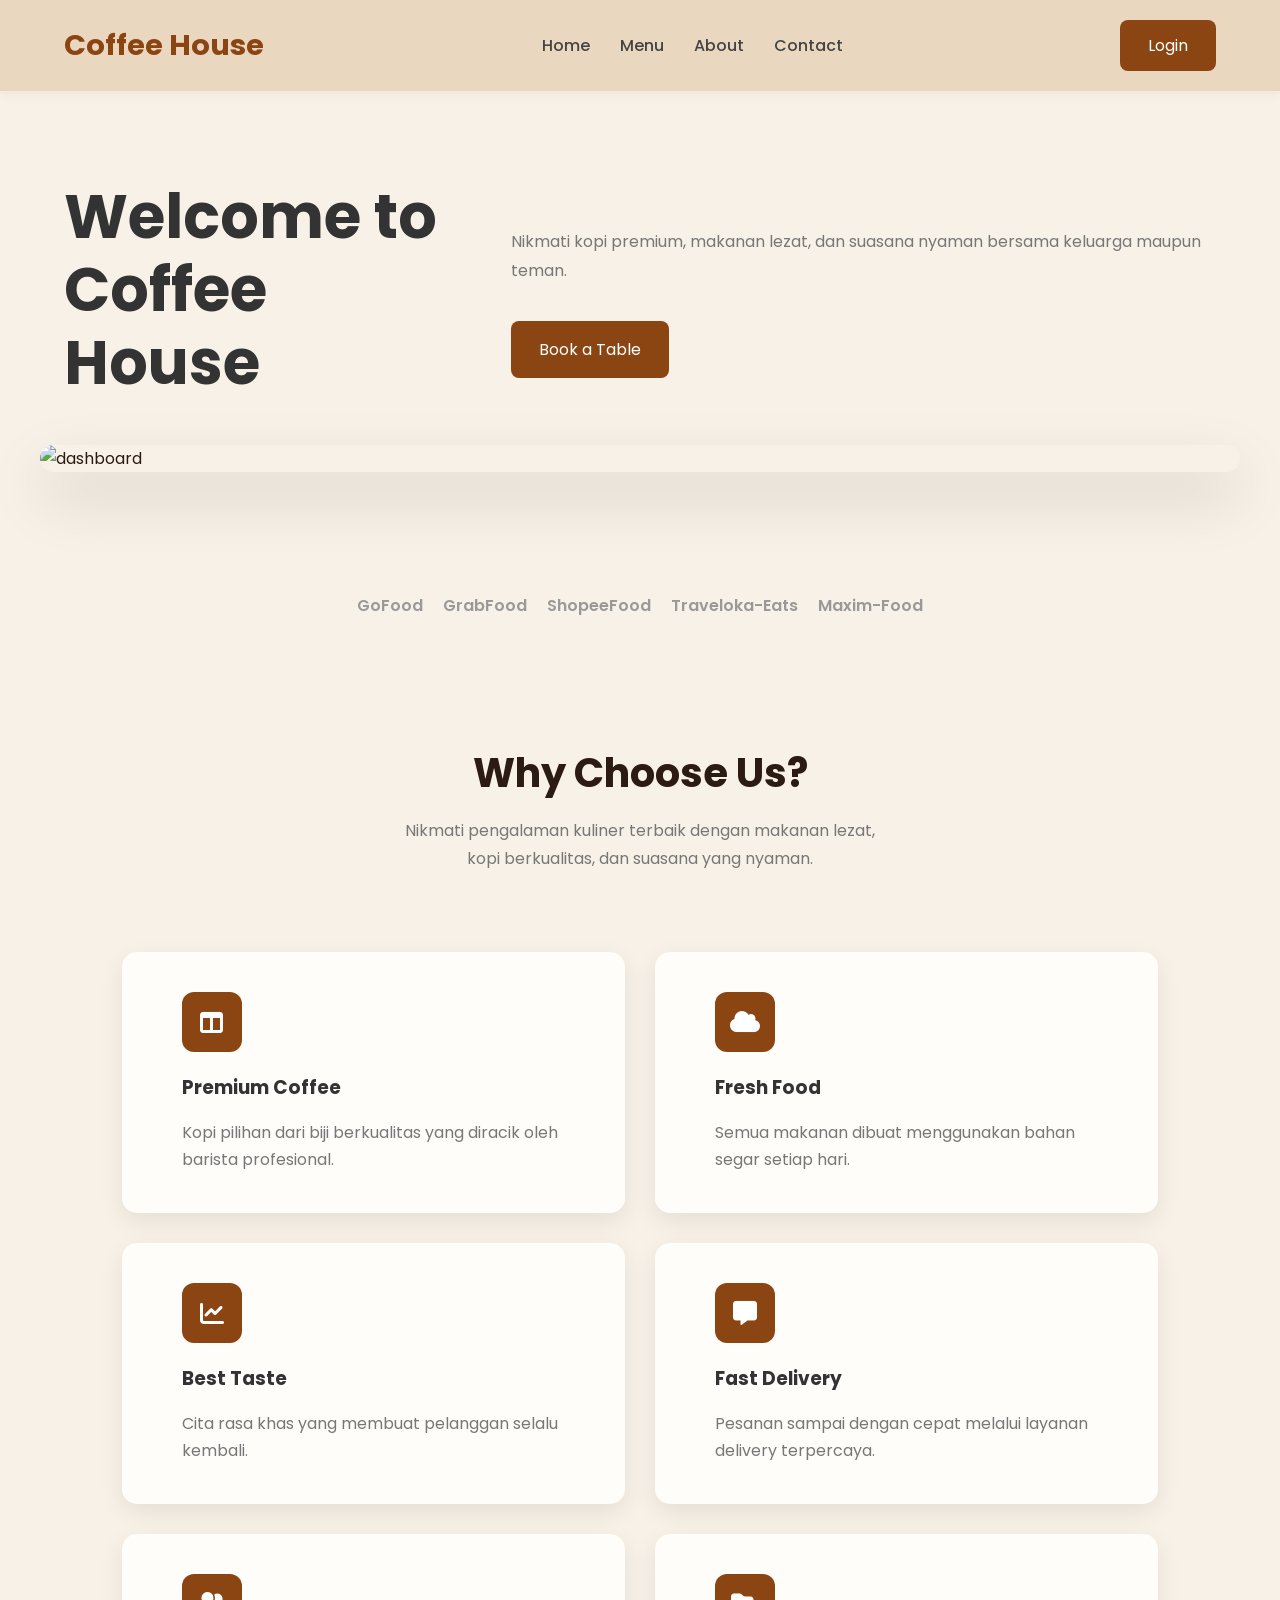
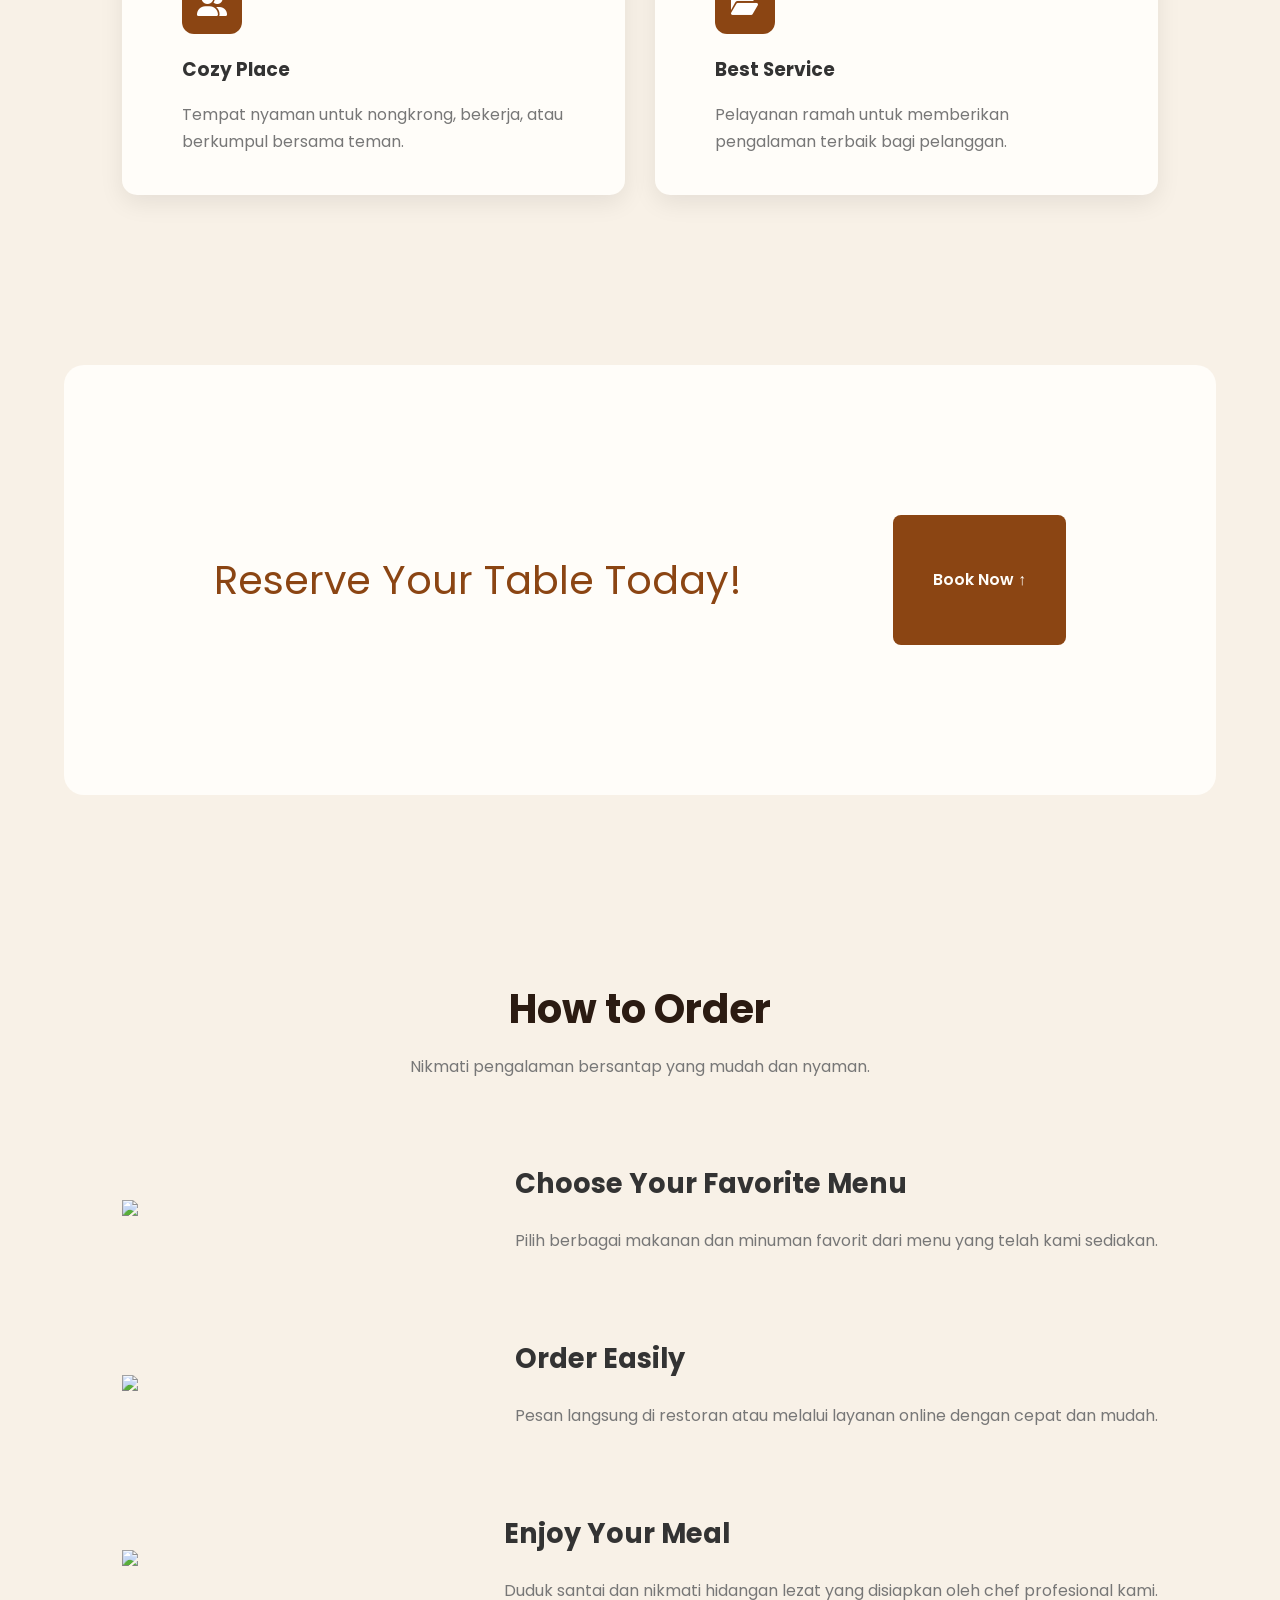
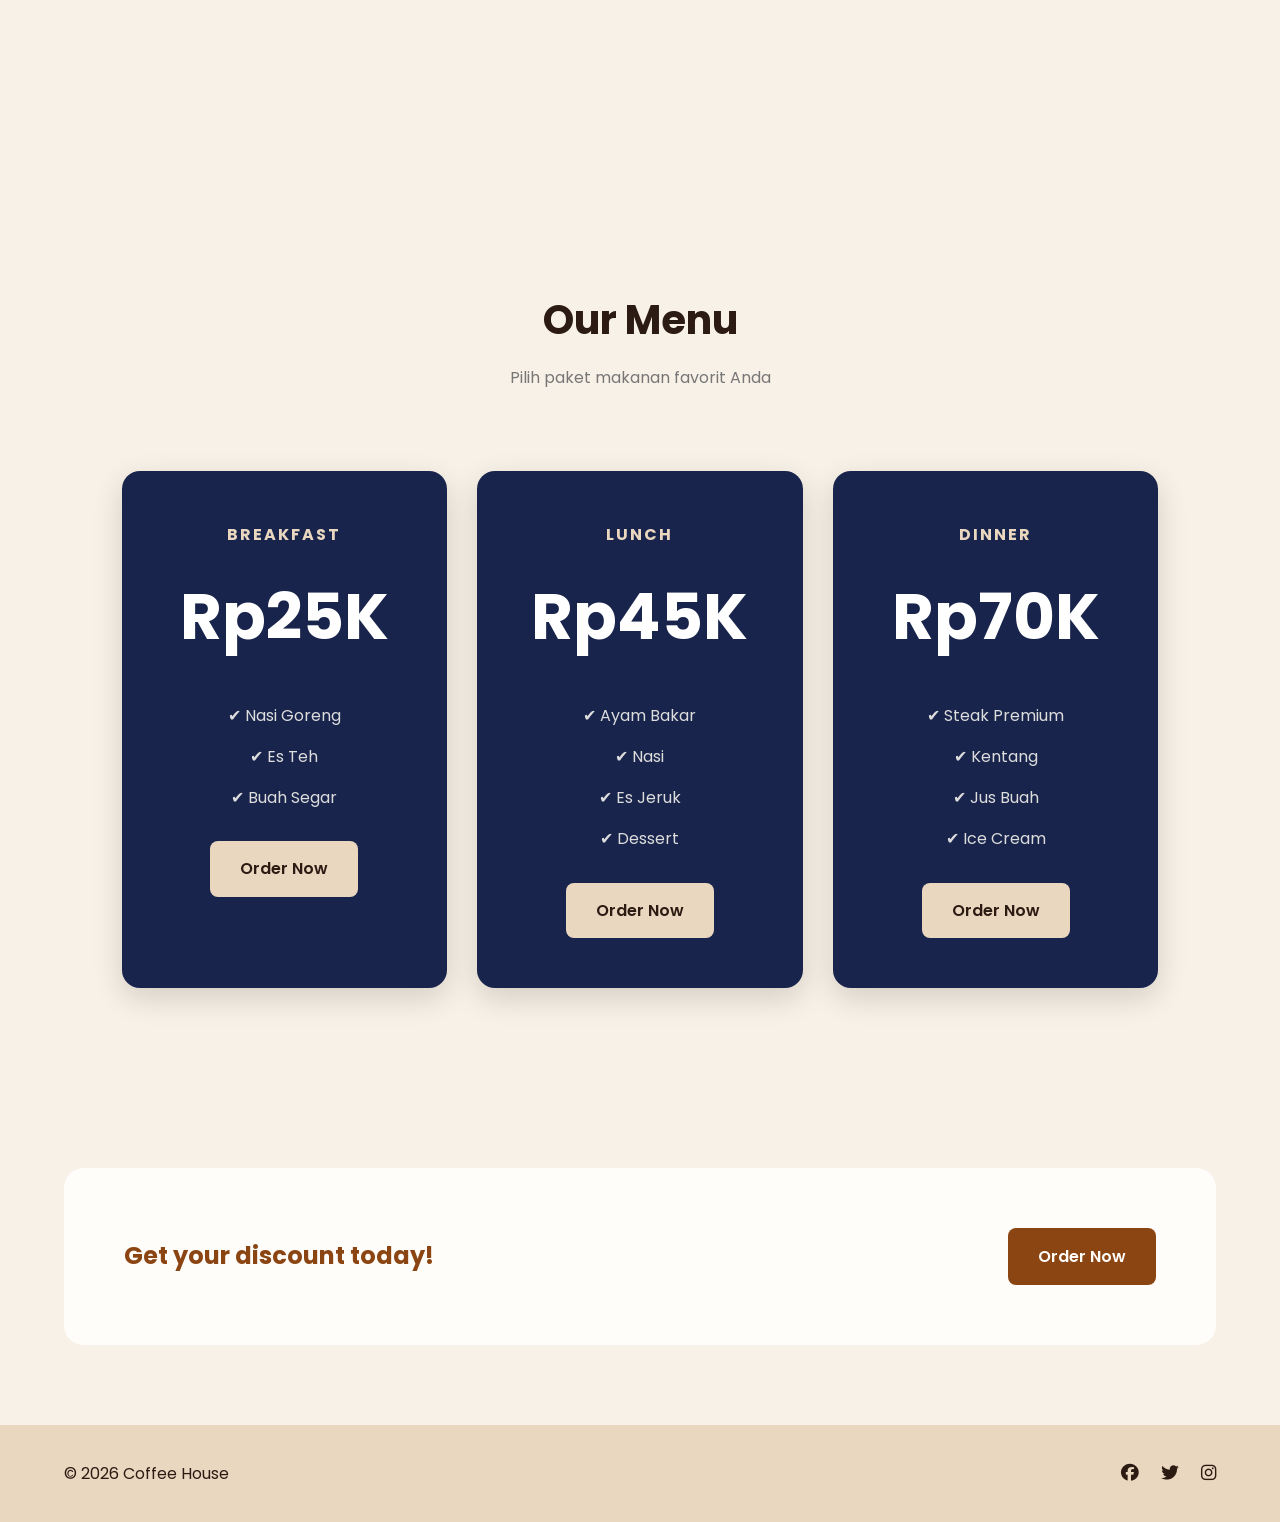
==== index.html @ fabc1e0b "fix[html]:change name html" ====
<!doctype html>
<html lang="en">
  <head>
    <meta charset="UTF-8" />
    <meta name="viewport" content="width=device-width, initial-scale=1.0" />
    <title>Startup Landing Page</title>

    <link rel="stylesheet" href="landing_page.css" />

    <!-- Google Font -->
    <link
      href="https://fonts.googleapis.com/css2?family=Poppins:wght@300;400;500;600;700&display=swap"
      rel="stylesheet"
    />

    <!-- Font Awesome -->
    <link
      rel="stylesheet"
      href="https://cdnjs.cloudflare.com/ajax/libs/font-awesome/6.5.2/css/all.min.css"
    />
  </head>

  <body>
    <!-- ================= NAVBAR ================= -->

    <header>
    <div class="container nav">

        <div class="logo">
            Coffee House
        </div>

        <nav>
            <a href="#">Home</a>
            <a href="#">Menu</a>
            <a href="#">About</a>
            <a href="#">Contact</a>
        </nav>

        <a href="../src_2/REGISTRASI_GPT.html" class="btn-login">Login</a>

       

    </div>
</header>

    <!-- ================= HERO ================= -->
    <main>
      <section class="hero">
        <div class="container hero-grid">
          <div>
            <h1>
               Welcome to <br>
                Coffee House
            </h1>
          </div>

          <div >
            <p class="tentang-text">
               Nikmati kopi premium, makanan lezat, dan suasana nyaman
                bersama keluarga maupun teman.
            </p>
            
            <a href="#" class="btn-primary">   Book a Table </a>
            
          </div>
        </div>

         <div class="hero-image">
            <img
              src="https://i.pinimg.com/736x/51/cd/96/51cd96355f3d86a975d65438a9f6dc0a.jpg"
              alt="dashboard"
            />
          </div>
      </section>

      

      <!-- ================= CLIENT ================= -->

      <section class="clients">
        <div class="container client-grid">
          <span>GoFood</span>
          <span>GrabFood</span>
          <span>ShopeeFood</span>
          <span>Traveloka-Eats</span>
          <span>Maxim-Food</span>
        </div> 
      </section>

      <!-- ================= FEATURES ================= -->

      <section class="features">
        <div class="container">
          <div class="title">
            <h2>Why Choose Us?</h2>

            <p>Nikmati pengalaman kuliner terbaik dengan makanan lezat,<br>
                kopi berkualitas, dan suasana yang nyaman.</p>
          </div>

          <div class="feature-grid">
            <div class="card">
              <i class="fa-solid fa-table-columns"></i>

              <h3>Premium Coffee</h3>

              <p> Kopi pilihan dari biji berkualitas yang diracik
                    oleh barista profesional.</p>
            </div>

            <div class="card">
              <i class="fa-solid fa-cloud"></i>

              <h3>Fresh Food</h3>

              <p> Semua makanan dibuat menggunakan bahan segar
                    setiap hari.</p>
            </div>

            <div class="card">
              <i class="fa-solid fa-chart-line"></i>

              <h3>Best Taste</h3>

              <p> Cita rasa khas yang membuat pelanggan selalu kembali.</p>
            </div>

            <div class="card">
              <i class="fa-solid fa-message"></i>

              <h3>Fast Delivery</h3>

              <p> Pesanan sampai dengan cepat melalui layanan
                    delivery terpercaya.</p>
            </div>

            <div class="card">
              <i class="fa-solid fa-user-group"></i>

              <h3>Cozy Place</h3>

              <p> Tempat nyaman untuk nongkrong, bekerja,
                    atau berkumpul bersama teman.</p>
            </div>

            <div class="card">
              <i class="fa-solid fa-folder-open"></i>

              <h3>Best Service</h3>

              <p>Pelayanan ramah untuk memberikan pengalaman
                    terbaik bagi pelanggan.</p>
            </div>
          </div>
        </div>
      </section>

      <!-- ================= CTA ================= -->

      <section class="cta">
        <div class="container">
          <div class="cta-box">
            
            <h2>Reserve Your Table Today!</h2>

            <a href="#"> Book Now ↑</a>
          </div>
        </div>
      </section>

      <!-- ================= HOW IT WORKS ================= -->

      <section class="works">
        <div class="container">
          <div class="title">
            <h2>How to Order</h2>
            <p >Nikmati pengalaman bersantap yang mudah dan nyaman.</p>
          </div>

          <div class="work">
            <img src="https://static.vecteezy.com/system/resources/thumbnails/023/438/448/small/espresso-coffee-cutout-free-png.png" />

            <div>
              <h3>Choose Your Favorite Menu</h3>

              <p> Pilih berbagai makanan dan minuman favorit
                    dari menu yang telah kami sediakan.</p>
            </div>
          </div>

          <div class="work reverse">
            <img src="https://static.vecteezy.com/system/resources/thumbnails/041/643/200/small/ai-generated-a-cup-of-coffee-and-a-piece-of-coffee-bean-perfect-for-food-and-beverage-related-designs-or-promoting-cozy-moments-png.png" />
            

            <div class="work2">
              <h3 >Order Easily</h3>

              <p>Pesan langsung di restoran atau melalui
                    layanan online dengan cepat dan mudah.</p>
            </div>
            
          </div>

          <div class="work">
            <img src="https://static.vecteezy.com/system/resources/thumbnails/023/742/327/small/latte-coffee-isolated-illustration-ai-generative-free-png.png" />

            <div>
              <h3>Enjoy Your Meal</h3>

              <p> Duduk santai dan nikmati hidangan lezat
                    yang disiapkan oleh chef profesional kami.</p>
            </div>
          </div>
        </div>
      </section>

      <!-- ================= PRICING ================= -->

      <section class="pricing">

    <div class="container">

        <div class="title">
            <h2>Our Menu</h2>
            <p>Pilih paket makanan favorit Anda</p>
        </div>

        <div class="price-grid">

            <!-- Menu 1 -->
            <div class="price-card">

                <h4>BREAKFAST</h4>
                <h2>Rp25K</h2>

                <ul>
                    <li>✔ Nasi Goreng</li>
                    <li>✔ Es Teh</li>
                    <li>✔ Buah Segar</li>
                </ul>

                <a href="#">Order Now</a>

            </div>

            <!-- Menu 2 -->
            <div class="price-card">

                <h4>LUNCH</h4>
                <h2>Rp45K</h2>

                <ul>
                    <li>✔ Ayam Bakar</li>
                    <li>✔ Nasi</li>
                    <li>✔ Es Jeruk</li>
                    <li>✔ Dessert</li>
                </ul>

                <a href="#">Order Now</a>

            </div>

            <!-- Menu 3 -->
            <div class="price-card">

                <h4>DINNER</h4>
                <h2>Rp70K</h2>

                <ul>
                    <li>✔ Steak Premium</li>
                    <li>✔ Kentang</li>
                    <li>✔ Jus Buah</li>
                    <li>✔ Ice Cream</li>
                </ul>

                <a href="#">Order Now</a>

            </div>

        </div>

    </div>

</section>

      <!-- ================= FOOTER CTA ================= -->

      <section class="bottom-cta">
        <div class="container">
          <div class="cta-box1">
            <h2>Get your discount today!</h2><br>
            <a href="#">Order Now</a>
          </div>
        </div>
      </section>
    </main>
    <!-- ================= FOOTER ================= -->

    <footer>
      <div class="container footer">
        <p>© 2026 Coffee House</p>

        <div>
          <i class="fab fa-facebook"></i>
          <i class="fab fa-twitter"></i>
          <i class="fab fa-instagram"></i>
        </div>
      </div>
    </footer>
    
  </body>
</html>
---- landing_page.css ----
*{
    margin:0;
    padding:0;
    box-sizing:border-box;
    scroll-behavior: smooth;
}

body{
    font-family:'Poppins',sans-serif;
    background:#F8F1E7;
    color:#2B1B12;
    line-height:1.7;
}

img{
    max-width:100%;
    display:block;
}

a{
    text-decoration:none;
}

ul{
    list-style:none;
}

.container{
    width:90%;
    max-width:1200px;
    margin:auto;
}

/* ==========================
           HEADER 
========================== */

header {
    background: #EAD7C0;
    padding: 20px 0;
    position: sticky;
    top: 0;
    z-index: 100;
    box-shadow: 0 3px 12px rgba(0,0,0,.05);
}

.nav {
    width: 90%;
    max-width: 1200px;
    margin: auto;

    display: flex;
    justify-content: space-between;
    align-items: center;
}

.logo {
    font-size: 1.8rem;
    font-weight: 700;
    color: #8B4513;
}


nav {
    display: none;
    gap: 30px;
}

nav a {
    text-decoration: none;
    color: #444;
    font-weight: 500;
    transition: .3s;
}

nav a:hover {
    color: #5C2E0B;
}

.btn-login {
    text-decoration: none;
    background: #8B4513;
    color: #fff;
    padding: 12px 28px;
    border-radius: 8px;
    transition: .3s;
    
}

.btn-login:hover {
    background: #5C2E0B;
}

/* ==========================
            HERO 
========================== */

.hero {
    padding: 50px 0;
    text-align: center;
}

.hero-grid {
    width: 90%;
    max-width: 1200px;
    margin: auto;

    display: flex;
    flex-direction: column;
    justify-content: space-between;
    align-items: center;
    gap: 40px;
}


.hero h1 {
    font-size: 1.8rem;
    line-height: 1.2;
    margin-bottom: 25px;
    color: #333;
}

.hero p {
    color: #777;
    margin-bottom: 35px;
    line-height: 1.8rem;
}

.btn-primary {
    display: inline-block;
    background: #8B4513;
    color: #fff;
    text-decoration: none;
    padding: 15px 28px;
    border-radius: 8px;
    transition: .3s ease;
}

.btn-primary:hover {
    transform: translateY(-3px);
    box-shadow: 0 10px 25px rgba(139, 69, 19, .35);
}

.hero-image {
    flex: 1;
    display: flex;
    justify-content: center;
    padding-top: 20px;
}

.hero-image img {
    width: 100%;
    max-width: 1000px;
    border-radius: 20px;
    box-shadow: 0 25px 60px rgba(0,0,0,.15);
}

/* ==========================
           CLIENT
========================== */

.clients{
    padding:30px 0;
}

.client-grid{
    display: flex;
    flex-wrap: wrap;
    justify-content: center;
    gap: 20px;
    text-align: center;
    color:#999;
    font-weight:600;
}

.client-grid span {
    color: #999;
    font-size: 1rem;
    font-weight: 600;
    transition: .3s ease;
    cursor: pointer;
}

.client-grid span:hover{
    color: #2B1B12;
    transform: scale(1.05);
}

/* ==========================
           TITLE 
========================== */

.title{
    margin-bottom:50px;
}

.title h2{
    font-size:1.7rem;
    margin-bottom:10px;
    text-align: center;
}

.title p{
    color:#777;
    text-align: center;
}

/* ==========================
         FEATURES 
========================== */

.features {
    padding: 50px 0;
    text-align: center;
}

.feature-grid {
    width: 90%;
    max-width: 1200px;
    margin: 30px auto 0;

    display: grid;
    grid-template-columns: 1fr;
    gap: 25px;
}

.card {
    width: 100%;

    background: #FFFDF9;
    padding: 30px;
    border-radius: 15px;
    text-align: left;

    box-shadow: 0 8px 25px rgba(0,0,0,.08);
    transition: .3s ease;
}

.card:hover {
    transform: translateY(-10px);
    box-shadow: 0 20px 40px rgba(0,0,0,.15);
}

.card i {
    width: 60px;
    height: 60px;
    background: #8B4513;
    color: #fff;

    display: flex;
    justify-content: center;
    align-items: center;

    border-radius: 12px;
    font-size: 1.5rem;
    margin-bottom: 20px;
}

.card h3 {
    margin-bottom: 15px;
    color: #333;
}

.card p {
    color: #777;
    line-height: 1.7;
}

/* ==========================
            CTA 
========================== */

.cta,
.bottom-cta{
    padding:50px 0;
}

.cta-box{
    background:#FFFDF9;
    color:#8B4513;
    border-radius:20px;
    padding:30px;
    margin:0 auto;
    display: flex;
    flex-direction: column;
    gap:25px;
    justify-content:space-between;
    align-items:center;
    text-align: center;
    line-height: normal;
}

.cta-box h2{
    font-size: 1.8rem;
    font-weight:400;
    line-height: 1.3;
}

.cta-box a{
    background:#8B4513;
    color:#FFFDF9;
    padding:15px 25px;
    border-radius:8px;
    font-weight:600;
}

.cta-box1{
    background:#FFFDF9;
    color:#8B4513;
    border-radius:20px;
    padding:30px;

    display: flex;
    flex-direction: column;
    gap: 20px;
    justify-content:space-between;
    align-items:center;
}

.cta-box1 a{
    background:#8B4513;
    color:#FFFDF9;
    padding:15px 30px;
    border-radius:8px;
    font-weight:600;
}

/* ==========================
        HOW IT WORKS 
========================== */

.works {
    padding: 60px 0;
}

.work {
    width: 90%;
    max-width: 1200px;
    margin: 0 auto 50px;

    display: flex;
    flex-direction: column;
    justify-content: space-between;
    align-items: center;
    gap: 30px;
    text-align: center;
}

.work .text {
    flex: 1;
}

.work h3 {
    font-size: 1.5rem;
    margin-bottom: 20px;
    color: #333;
}

.work p {
    color: #777;
    line-height: 1.8;
}

/* Gambar bekerja dipindah ke bawah teks di mobile jika ada varian .reverse */
.reverse img{
    order:0;
}

/* ==========================
          PRICING 
========================== */

.pricing {
    padding: 60px 0;
    text-align: center;
}

.price-grid {
    width: 90%;
    max-width: 1200px;
    margin: 30px auto 0;

    display: grid;
    grid-template-columns: 1fr;
    gap: 25px;
}

.price-card {
    background: #18244b;
    color: #fff;
    padding: 30px;
    border-radius: 18px;
    text-align: center;

    transition: .3s ease;
    box-shadow: 0 10px 30px rgba(0,0,0,.15);
}

.price-card:hover {
    transform: translateY(-10px);
    box-shadow: 0 20px 40px rgba(0,0,0,.25);
}

.price-card.active {
    transform: scale(1.05);
    background: #23356d;
}

.price-card.active:hover {
    transform: scale(1.05) translateY(-10px);
}

.price-card h4 {
    letter-spacing: 2px;
    margin-bottom: 15px;
    color: #EAD7C0;
}

.price-card h2 {
    font-size: 3rem;
    margin-bottom: 25px;
}

.price-card ul {
    list-style: none;
    padding: 0;
    margin: 30px 0;
}

.price-card li {
    margin: 14px 0;
    color: #ddd;
}

.price-card a {
    display: inline-block;
    text-decoration: none;
    background: #EAD7C0;
    color: #2B1B12;
    padding: 14px 30px;
    border-radius: 8px;
    font-weight: 600;
    transition: .3s;
}

.price-card a:hover {
    background: #d8c0a3;
}

/* ==========================
   FOOTER (mobile base)
========================== */

footer{
    background:#EAD7C0;
    color:#2B1B12;
    padding:35px 0;
}

.footer{
    display: flex;
    flex-direction: column;
    gap:20px;
    justify-content:center;
    align-items:center;
    text-align: center;
}

.footer i{
    margin-left:18px;
    font-size: 1.1rem;
    cursor:pointer;
}

/* ==========================
          TABLET 
========================== */

@media(min-width:600px){

    .hero h1{
        font-size:2.6rem;
    }

    .title h2{
        font-size:2.1rem;
    }

    .work h3{
        font-size:1.7rem;
    }

    .price-card h2{
        font-size:3.5rem;
    }

    .feature-grid{
        grid-template-columns: repeat(2, 1fr);
    }

    .card,
    .price-card,
    .cta-box{
        padding:40px;
    }

    .client-grid{
        word-spacing: 40px;
    }
}

/* ==========================
         DESKTOP
========================== */

@media(min-width:992px){

    nav{
        display:flex;
    }

    .hero{
        padding: 90px 0;
        text-align: left;
    }

    .hero-grid{
        flex-direction: row;
        gap: 60px;
    }

    .hero h1{
        font-size:3.8rem;
    }

    .hero-image img{
        width: 150vh;
        max-width: 1200px;
    }

    .title{
        margin-bottom:80px;
    }

    .title h2{
        font-size:2.5rem;
    }

    .features{
        padding: 90px 0;
    }

    .feature-grid{
        margin-top: 50px;
        gap: 30px;
    }

    .card{
        padding: 40px 60px;
    }

    .cta,
    .bottom-cta{
        padding:80px 0;
    }

    .cta-box{
        flex-direction: row;
        padding:150px;
        line-height: 80px;
    }

    .cta-box h2{
        font-size: 2.5rem;
        line-height: 70px;
    }

    .cta-box a{
        padding:25px 40px;
    }

    .cta-box1{
        flex-direction: row;
        padding:60px;
    }

    .works{
        padding: 100px 0;
    }

    .work{
        flex-direction: row;
        text-align: left;
        margin-bottom: 80px;
    }

    .pricing{
        padding: 100px 0;
    }

    .price-grid{
        margin-top: 50px;
        grid-template-columns: repeat(3, 1fr);
        gap: 30px;
    }

    .price-card{
        padding: 50px 35px;
    }

    .price-card h2{
        font-size: 4rem;
    }

    .footer{
        flex-direction: row;
        justify-content: space-between;
    }

    .client-grid{
        word-spacing: 80px;
    }
}
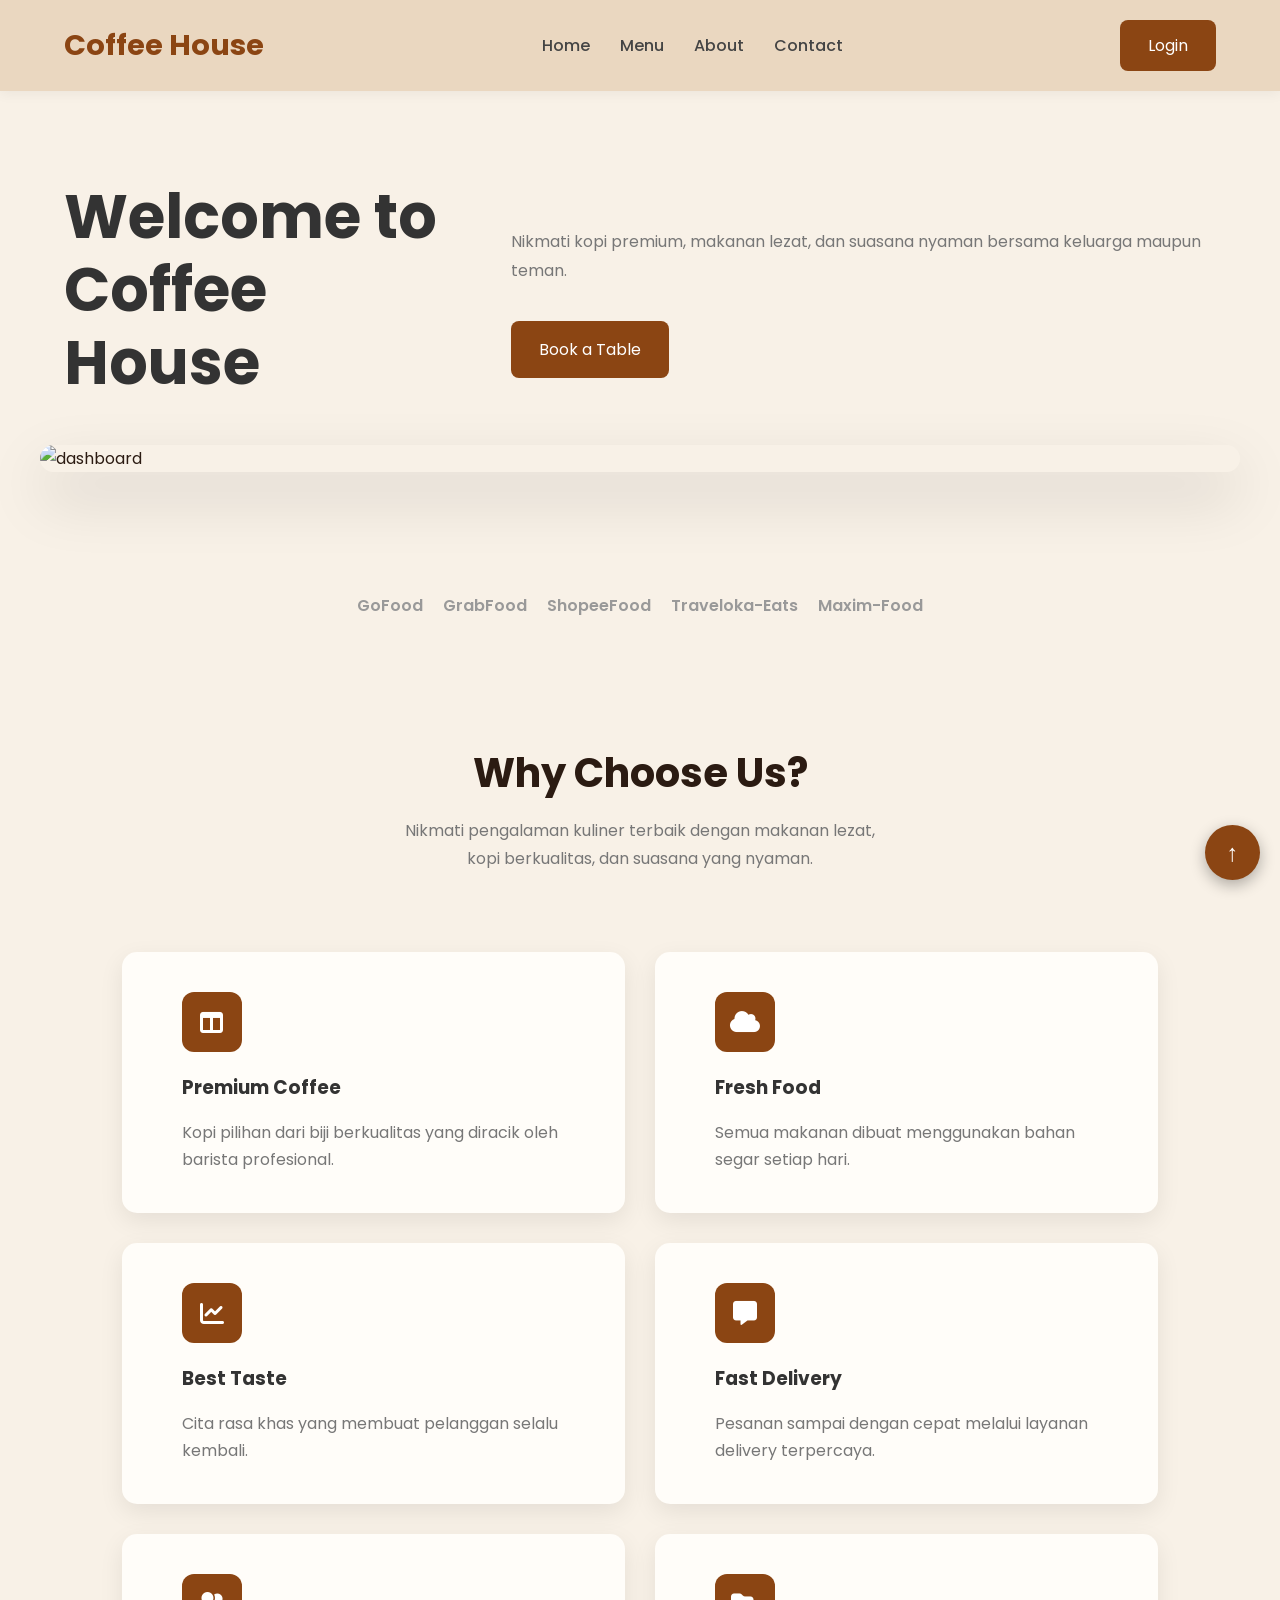
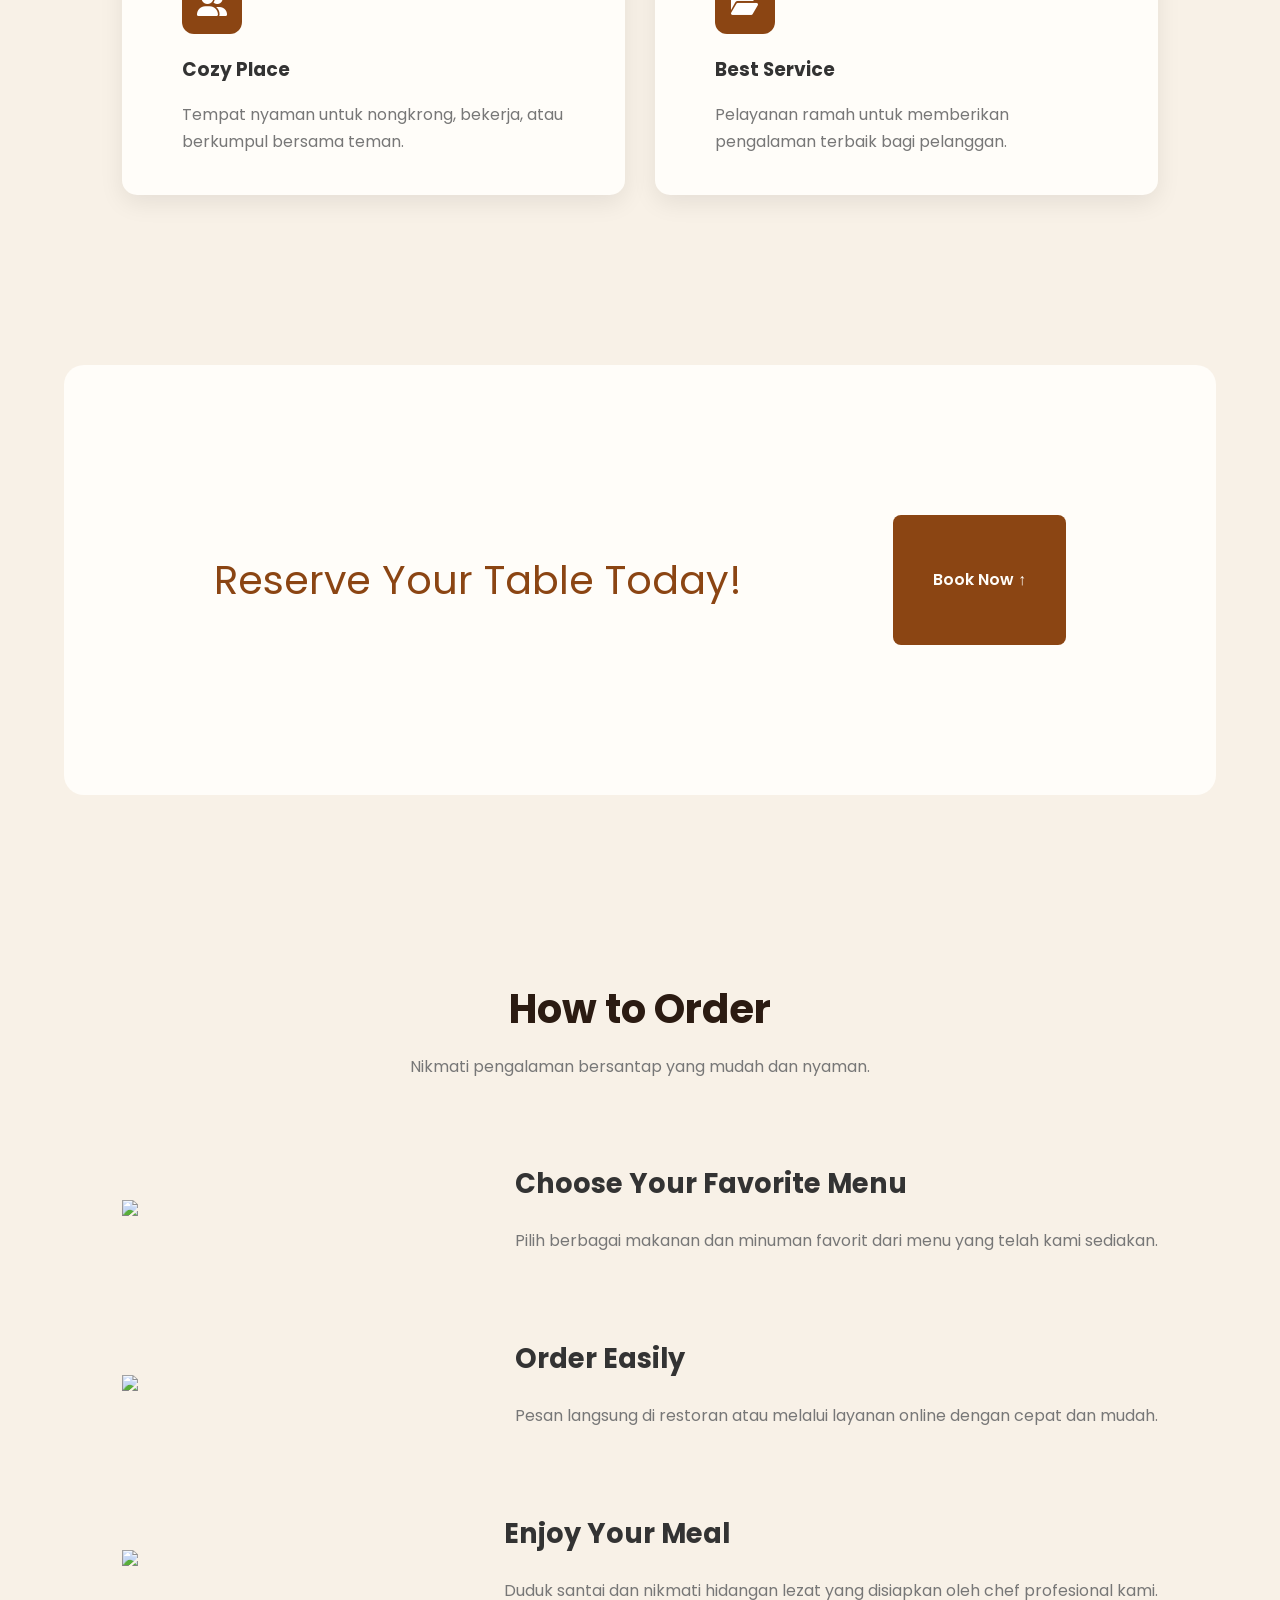
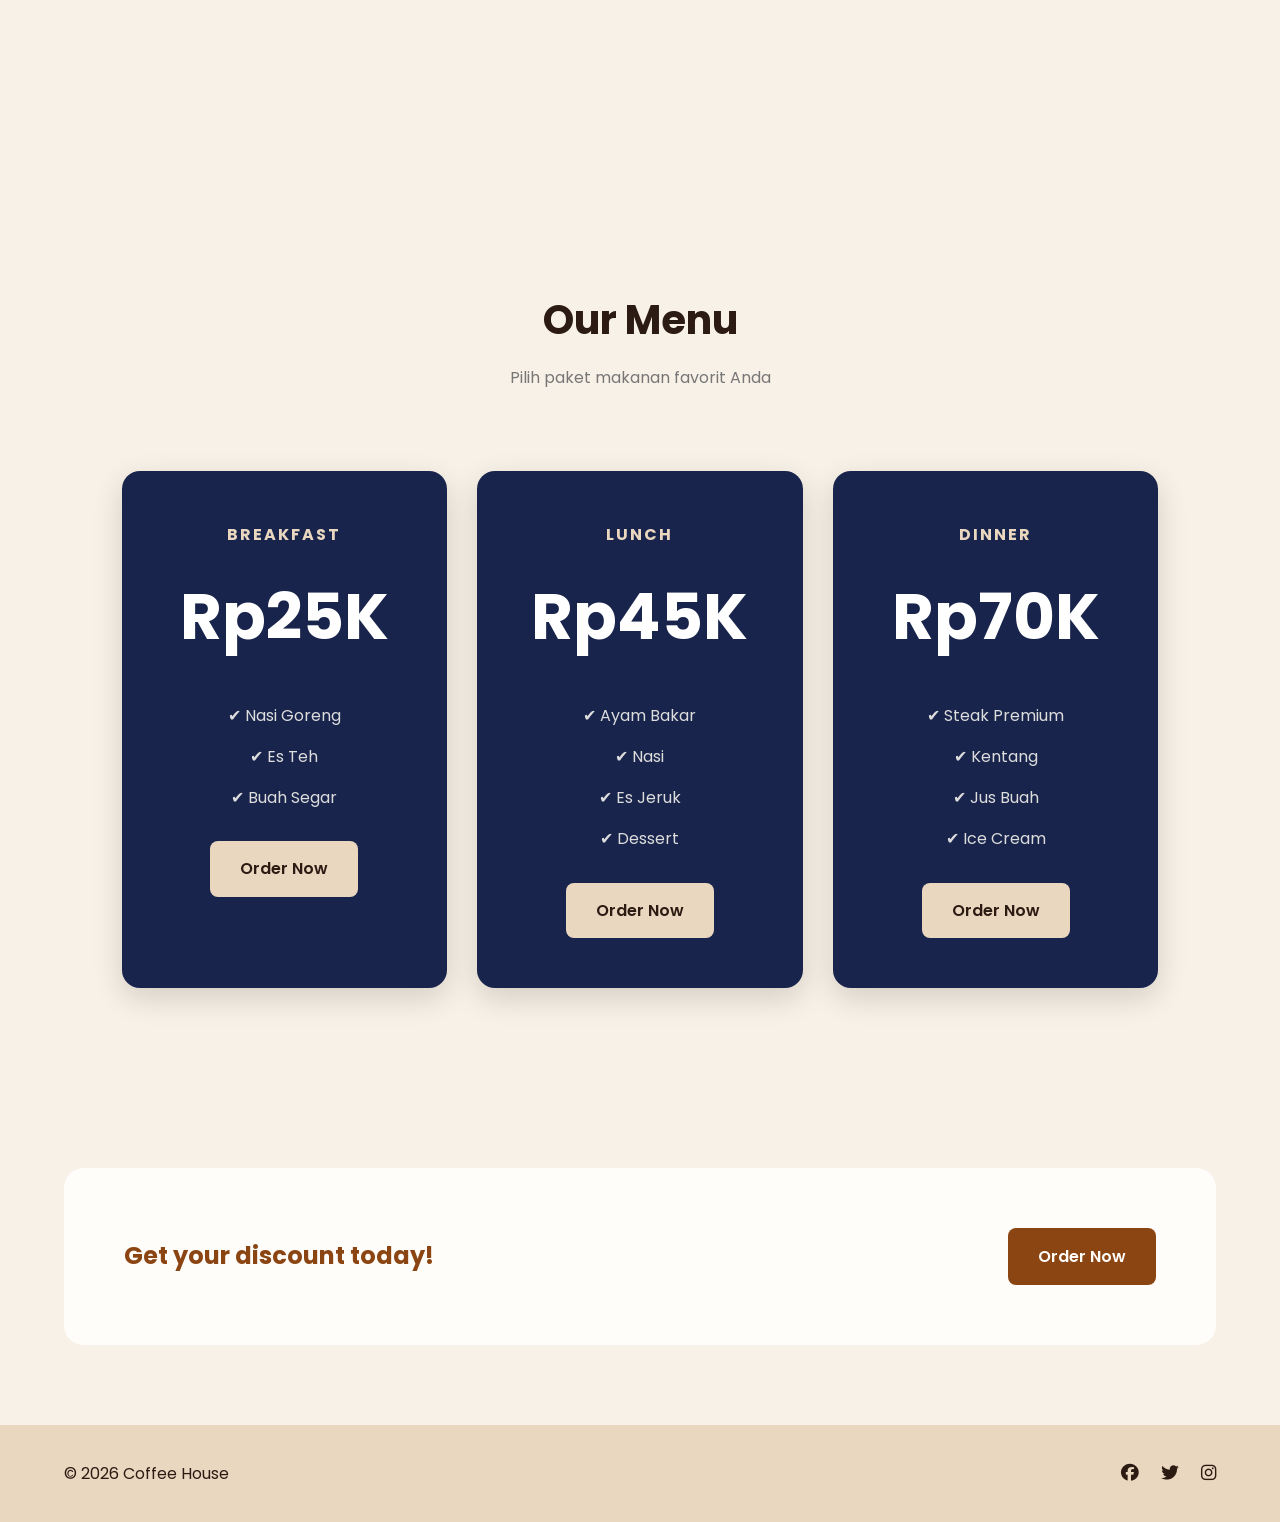
==== commit 3affdb42: "Menambahkan fitur floating button" ====
--- a/index.html
+++ b/index.html
@@ -21,6 +21,7 @@
   </head>
 
   <body>
+    <a href="#" class="floating-btn1">↑</a>
     <!-- ================= NAVBAR ================= -->
 
     <header>
--- a/landing_page.css
+++ b/landing_page.css
@@ -472,6 +472,40 @@
     cursor:pointer;
 }
 
+.floating-btn1{
+    position:fixed;
+    bottom:20px;
+    right:20px;
+
+    width:55px;
+    height:55px;
+
+    background:#8B4513;
+    color:white;
+
+    border-radius:50%;
+
+    display:flex;
+    justify-content:center;
+    align-items:center;
+
+    font-family: Arial, sans-serif;
+    font-weight: bold;
+    line-height: 1;
+
+    text-decoration:none;
+    font-size:24px;
+
+    box-shadow:0 5px 15px rgba(0,0,0,.3);
+
+    transition:.3s;
+}
+
+.floating-btn1:hover{
+    background:#2B1B12;
+    transform:scale(1.1);
+}
+
 /* ==========================
           TABLET 
 ========================== */
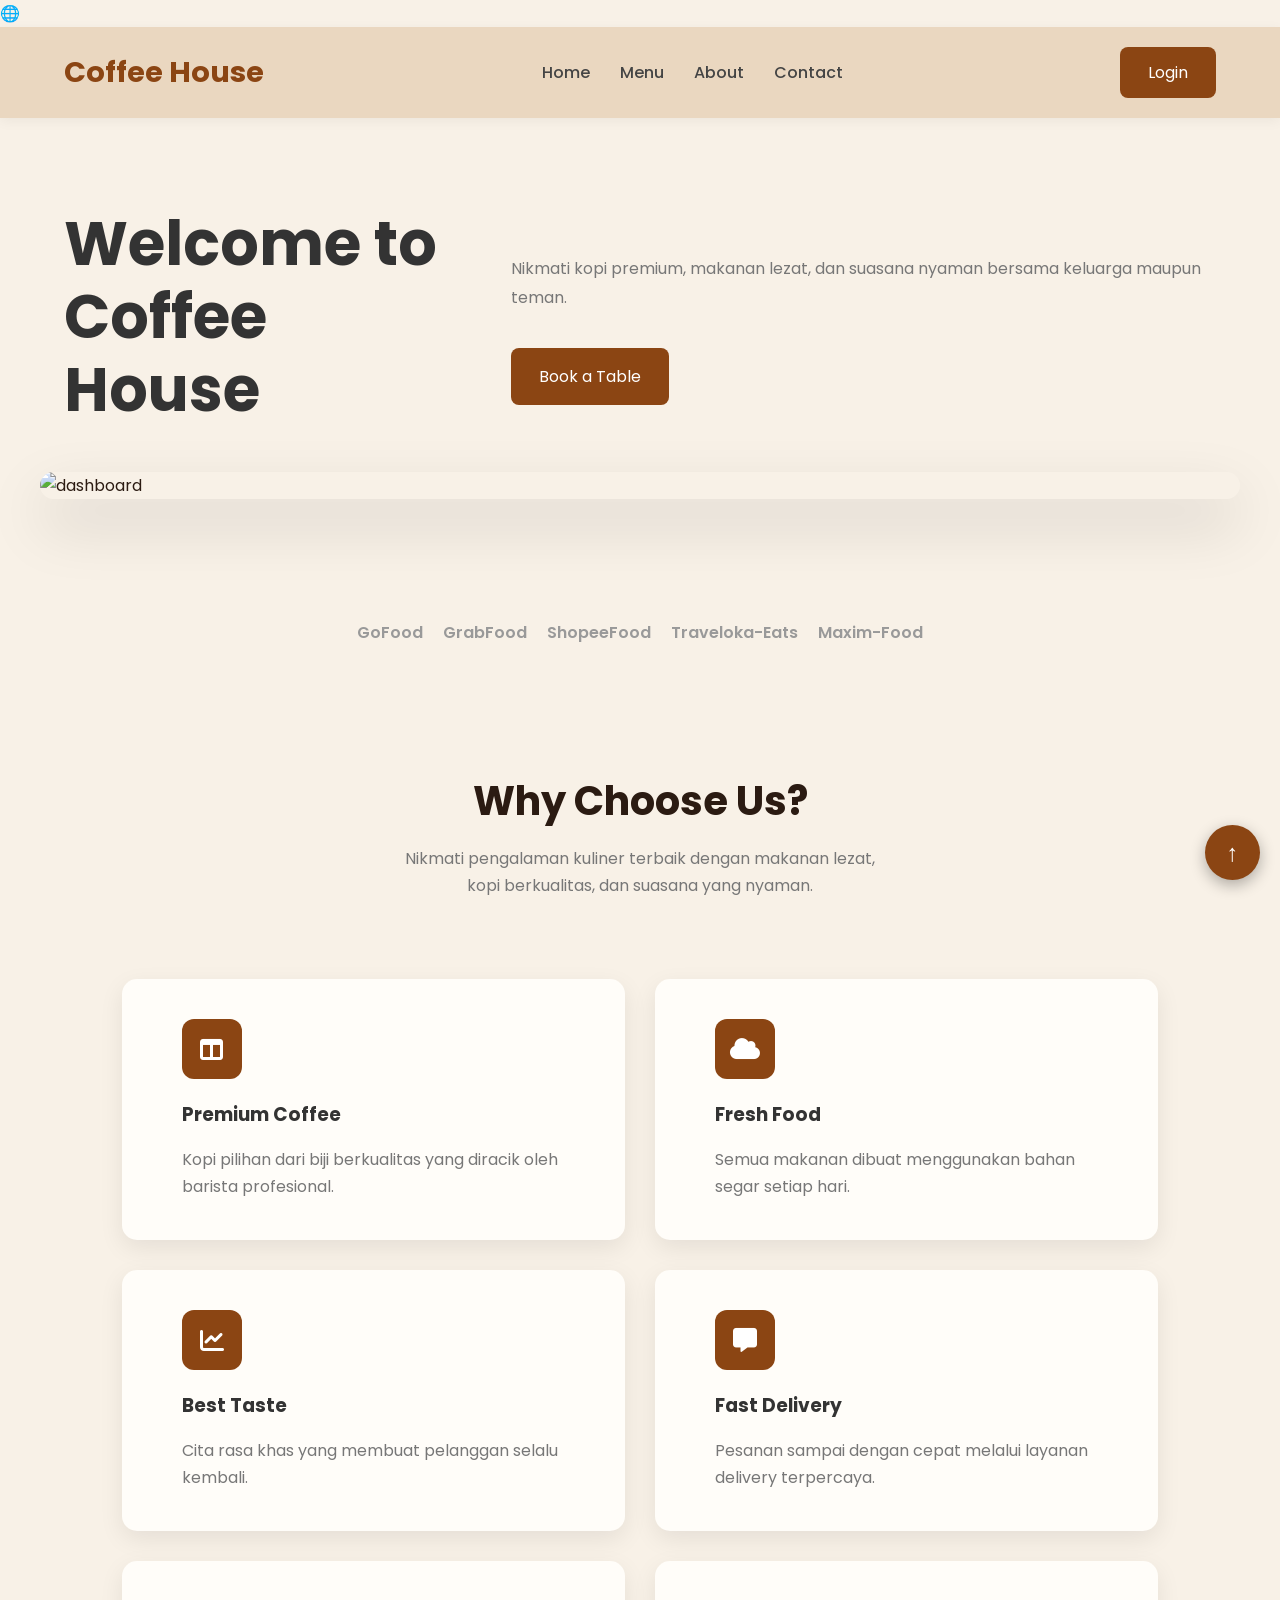
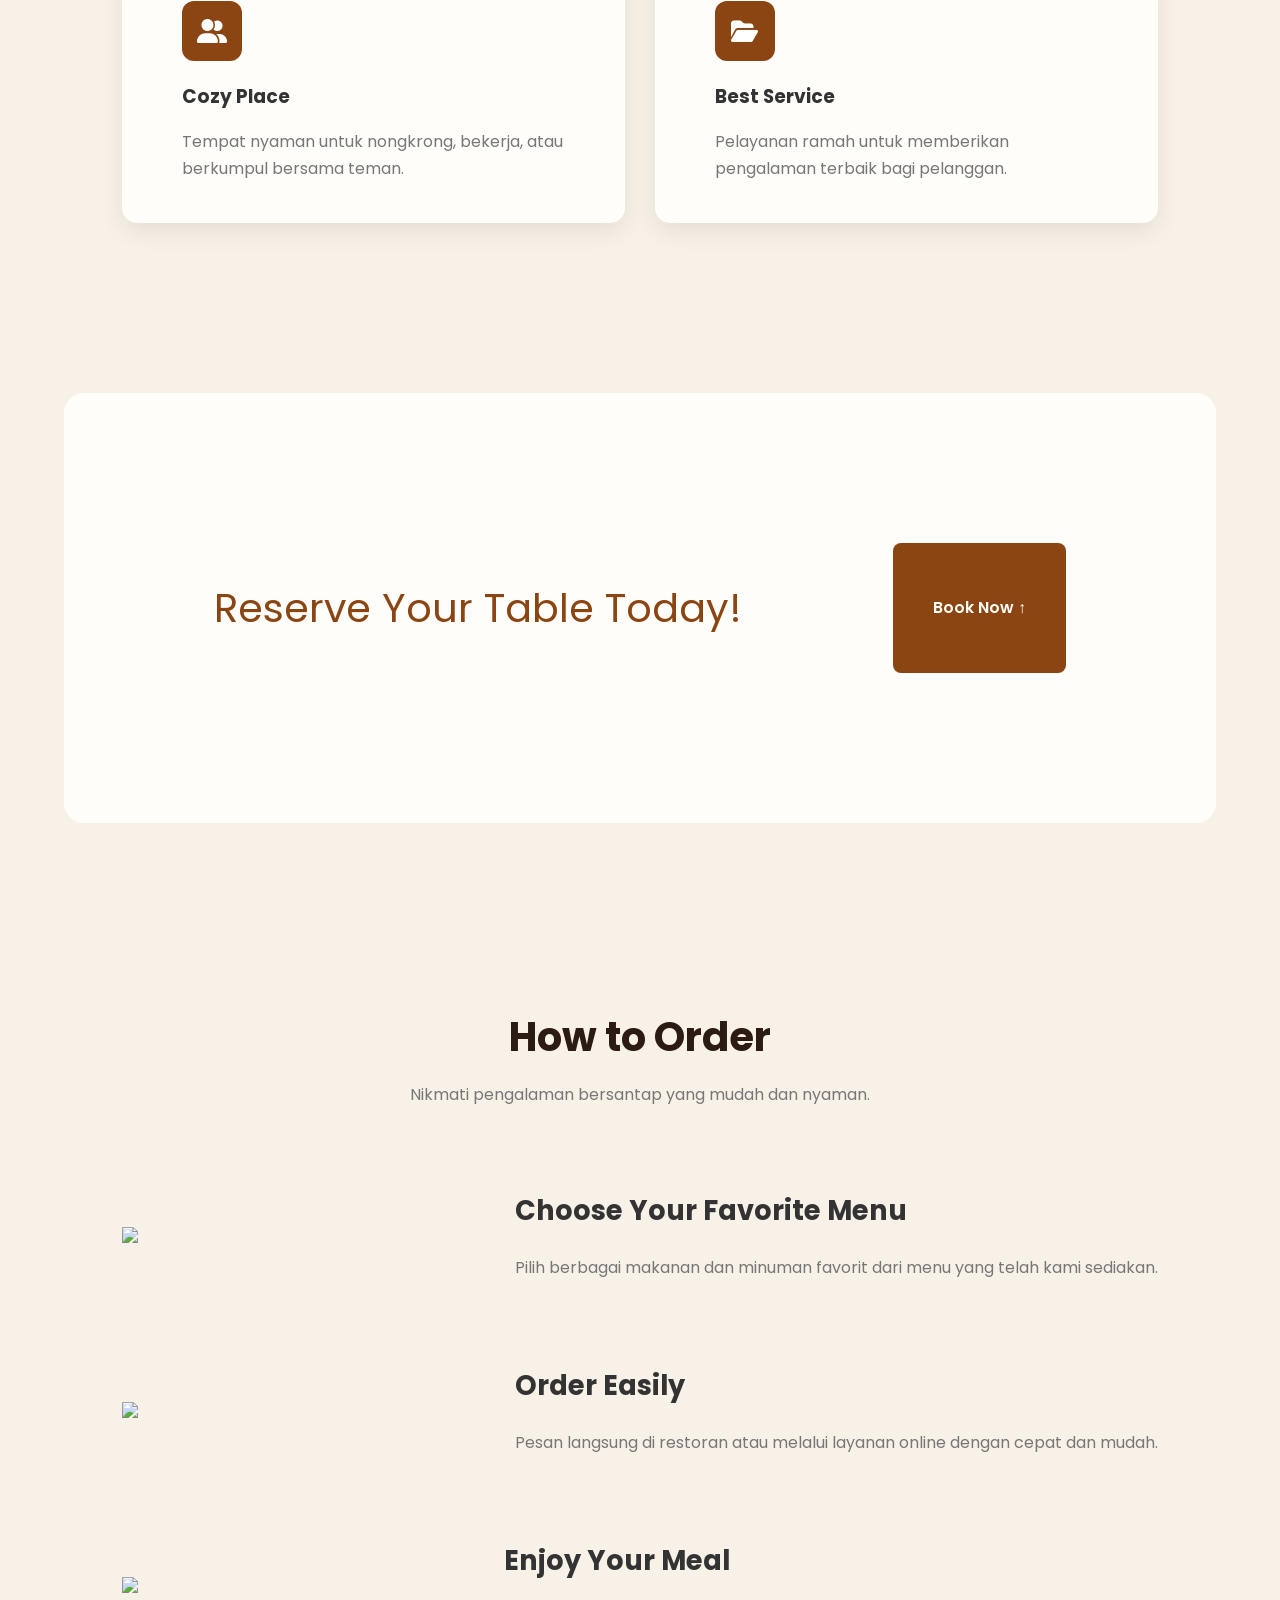
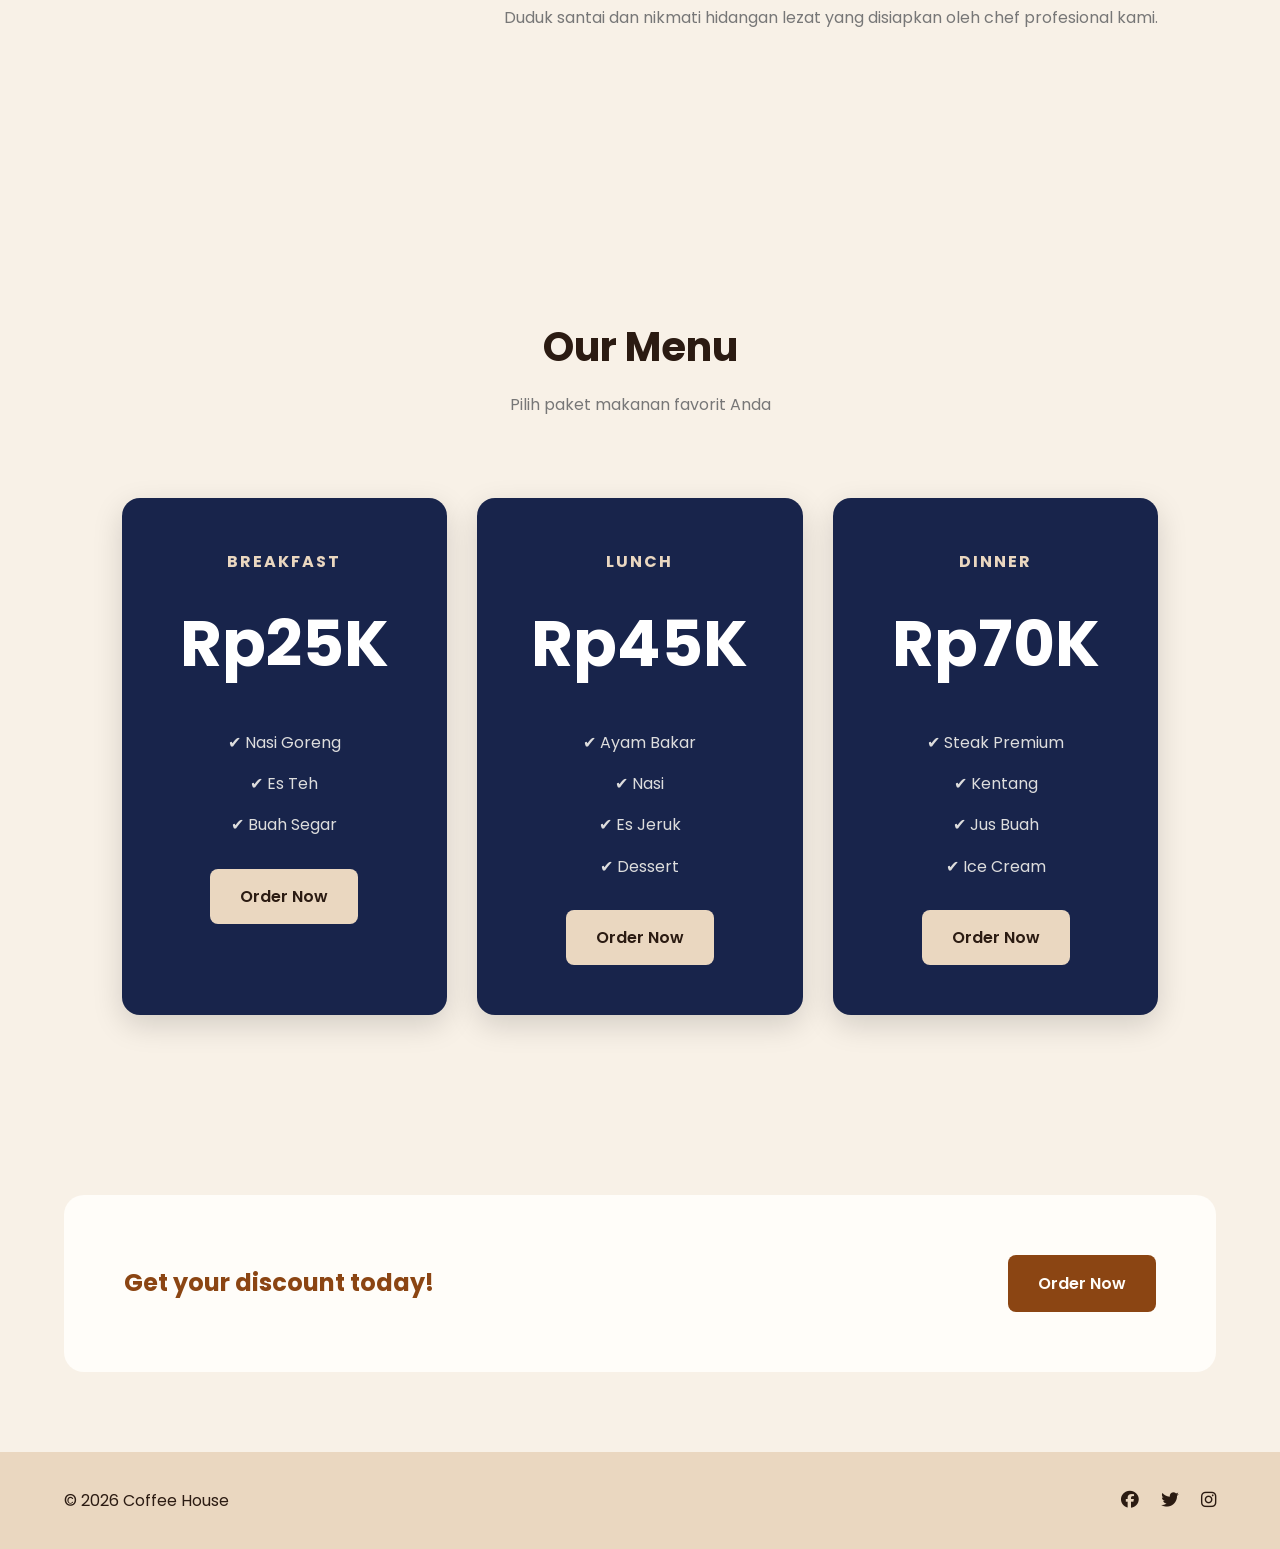
==== commit 841bc83e: "menambahkan fitur floating button pada html" ====
--- a/index.html
+++ b/index.html
@@ -22,6 +22,7 @@
 
   <body>
     <a href="#" class="floating-btn1">↑</a>
+    <a href="registrasi.html" class="floating-btn2">🌐</a>
     <!-- ================= NAVBAR ================= -->
 
     <header>
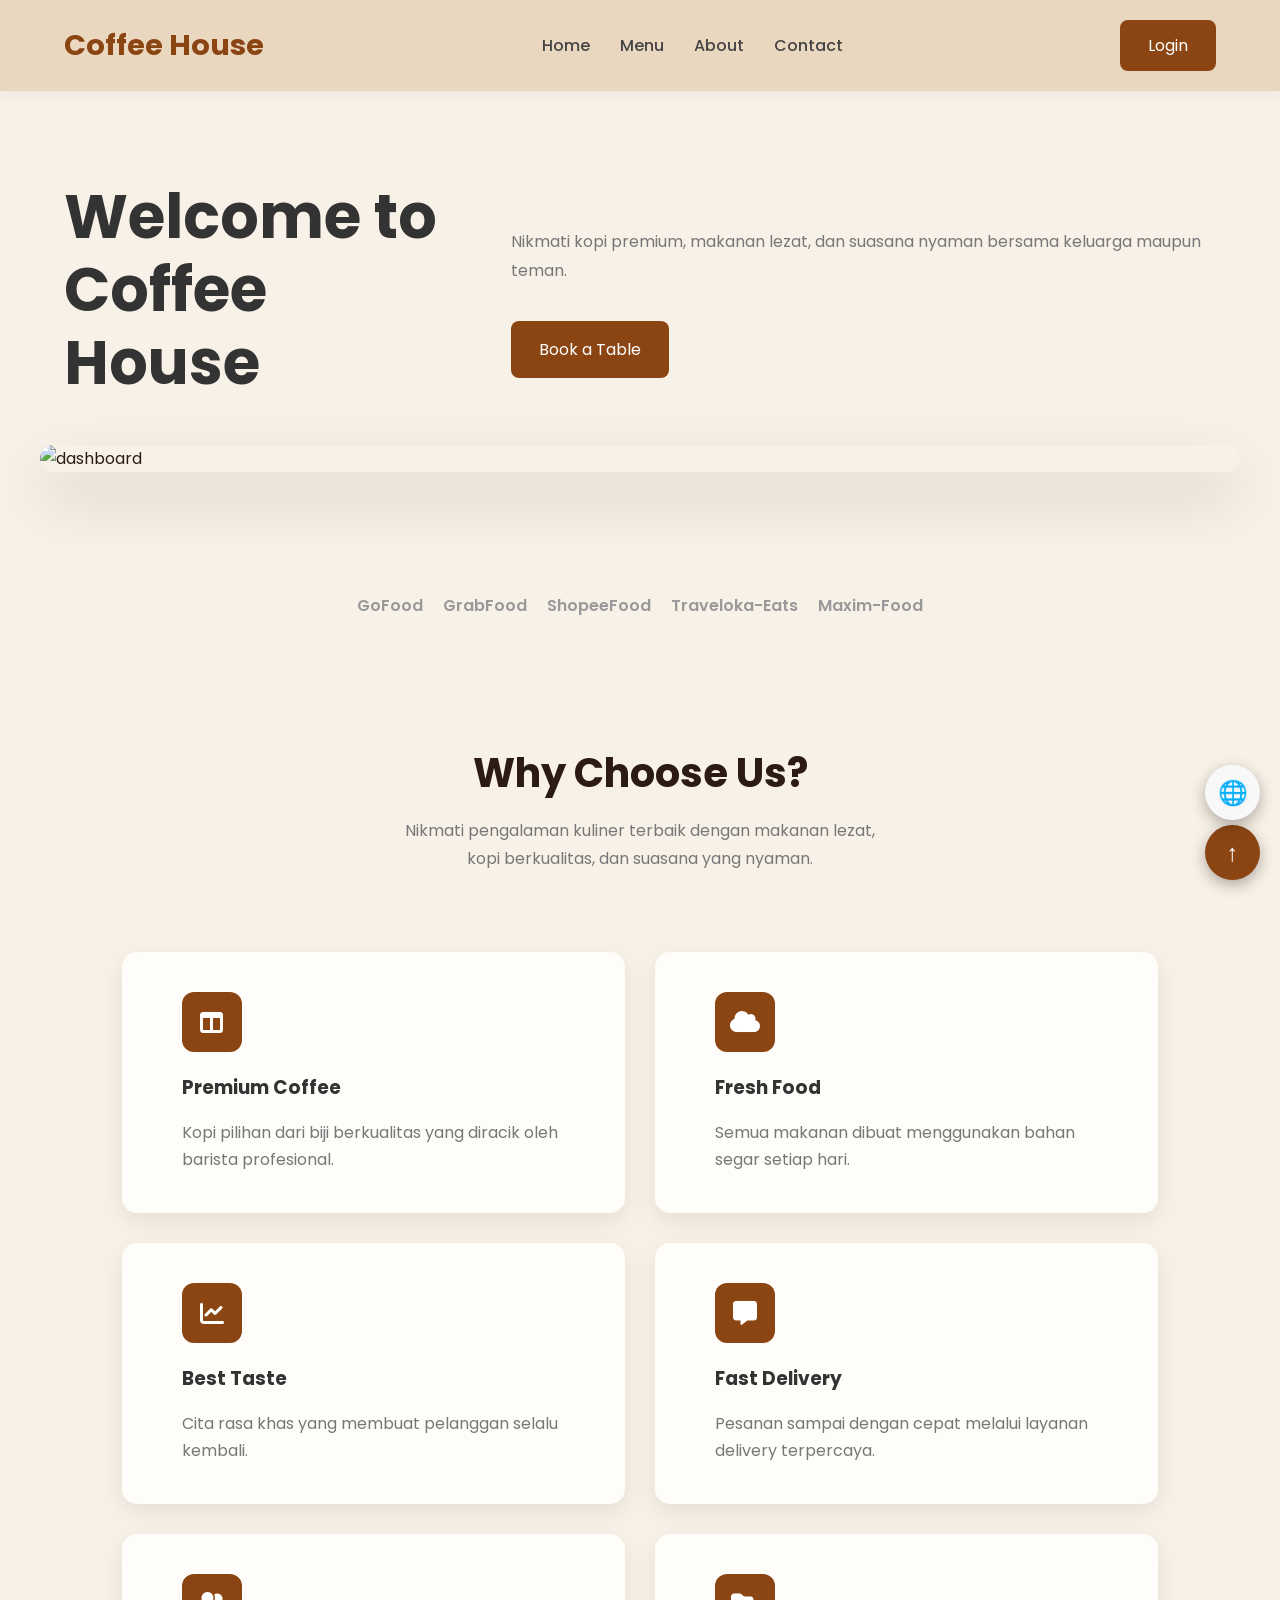
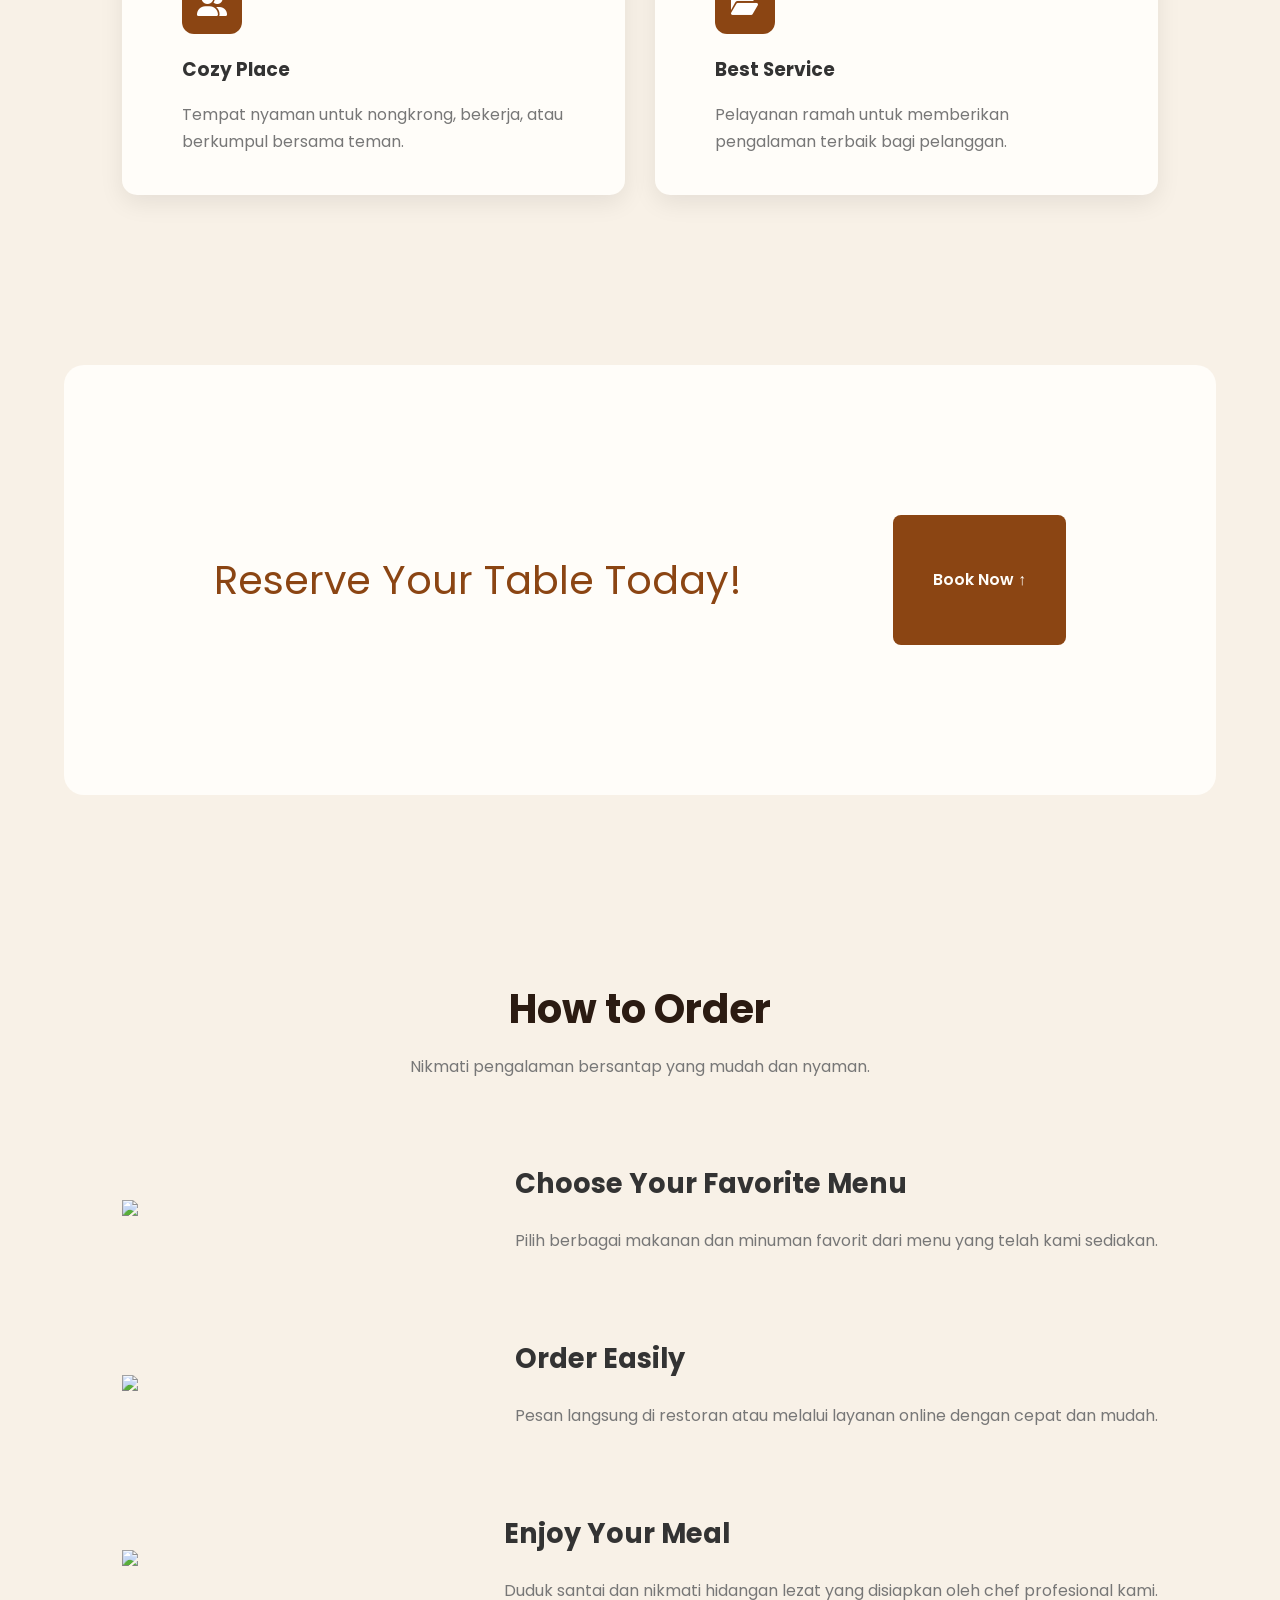
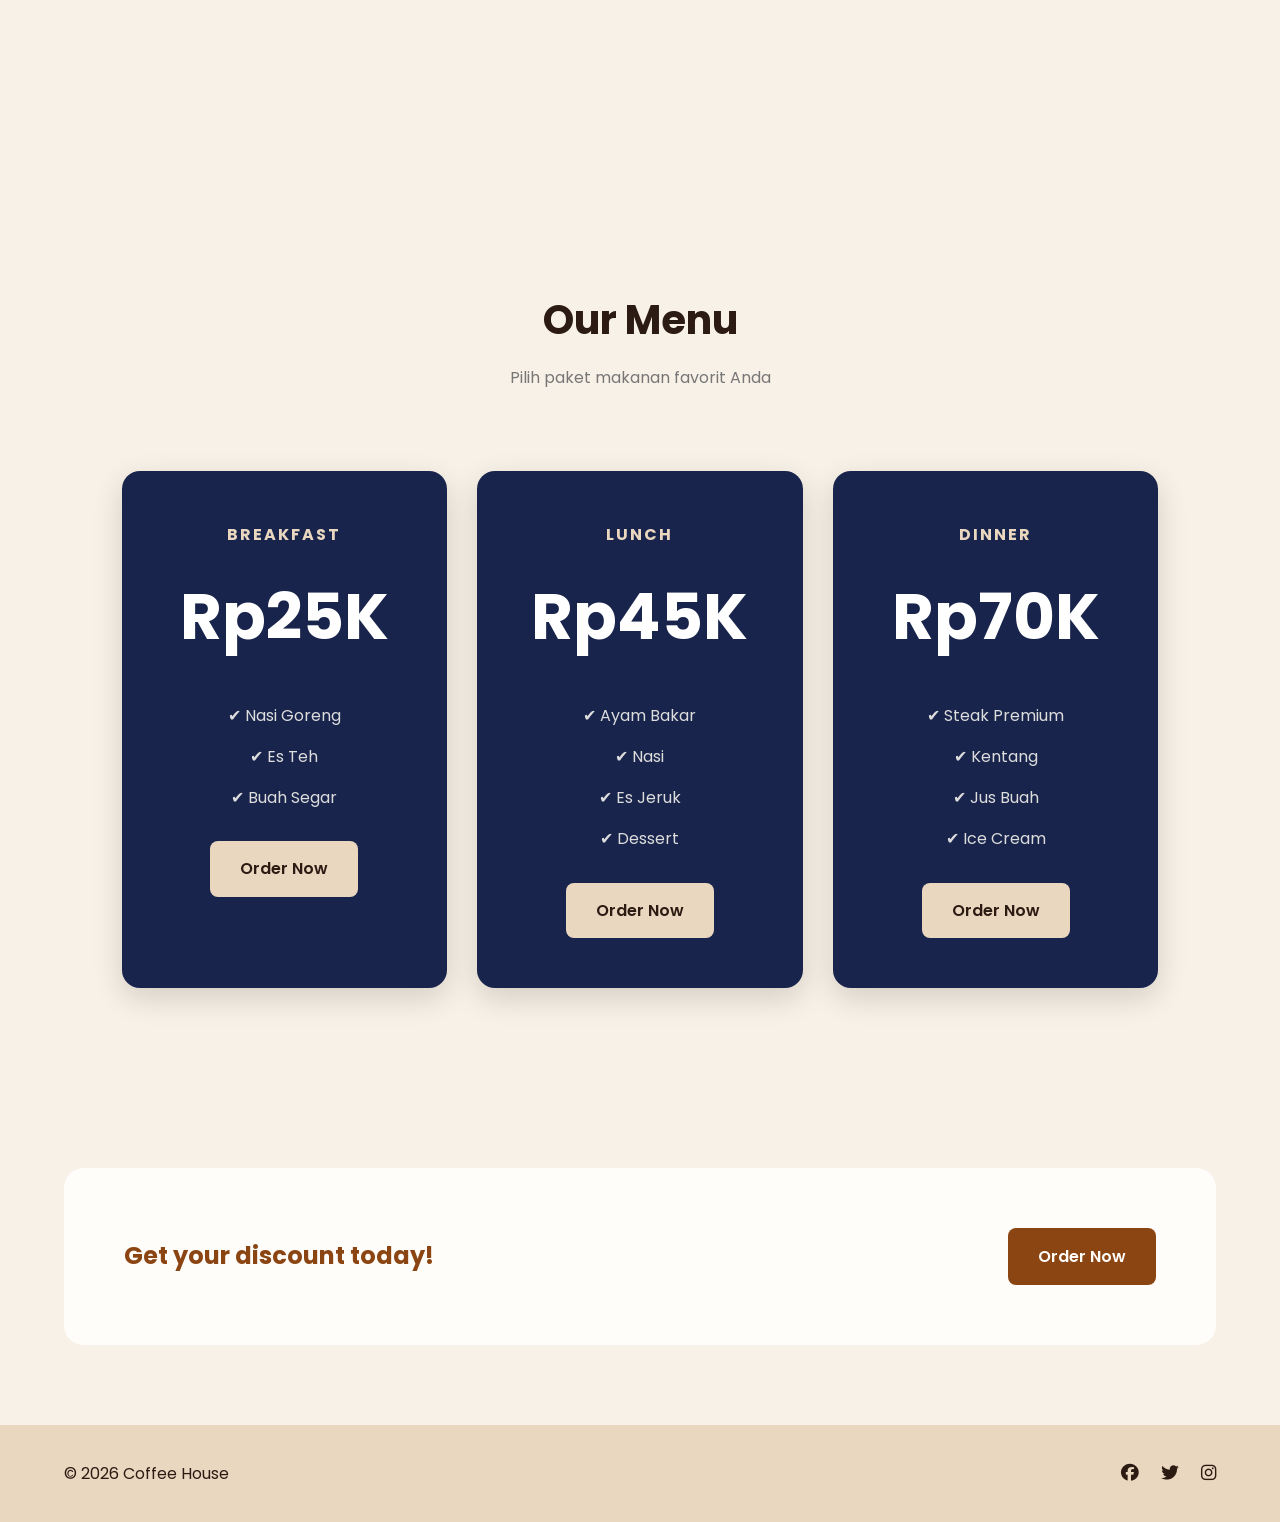
==== commit 1357809f: "feat:menambahkan fitur floating button registrasi pada struktur HTML" ====
--- a/index.html
+++ b/index.html
@@ -61,8 +61,7 @@
             <p class="tentang-text">
                Nikmati kopi premium, makanan lezat, dan suasana nyaman
                 bersama keluarga maupun teman.
-            </p>
-            
+            </p>      
             <a href="#" class="btn-primary">   Book a Table </a>
             
           </div>
--- a/landing_page.css
+++ b/landing_page.css
@@ -656,5 +656,38 @@
     }
 }
 
-
-
+.floating-btn2{
+    position:fixed;
+    bottom:80px;
+    right:20px;
+
+    width:55px;
+    height:55px;
+
+    background:#f8f8f8;
+    color:white;
+
+    border-radius:50%;
+
+    display:flex;
+    justify-content:center;
+    align-items:center;
+
+    font-family: Arial, sans-serif;
+    font-weight: bold;
+    line-height: 1;
+
+    text-decoration:none;
+    font-size:24px;
+
+    box-shadow:0 5px 15px rgba(0,0,0,.3);
+
+    transition:.3s;
+}
+
+.floating-btn2:hover{
+    background:#ecf3fa;
+    transform:scale(1.1);
+}
+
+
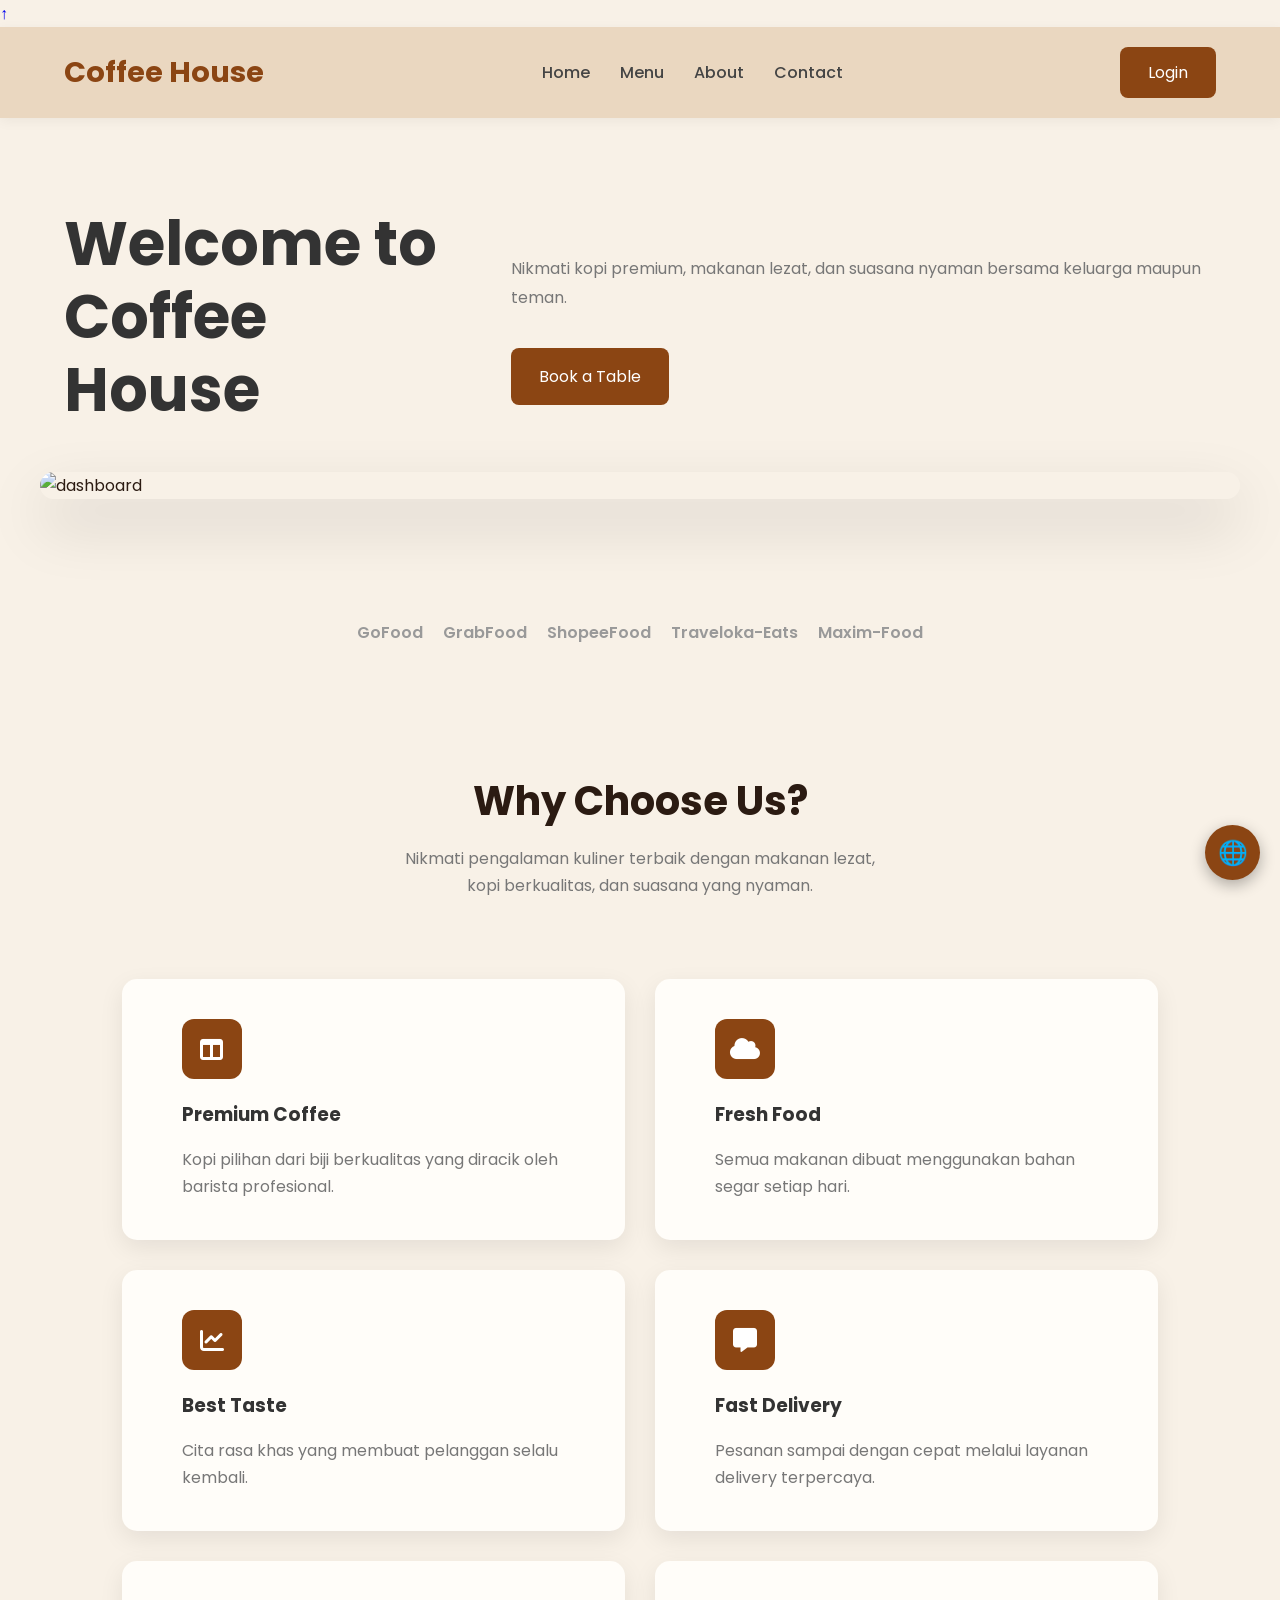
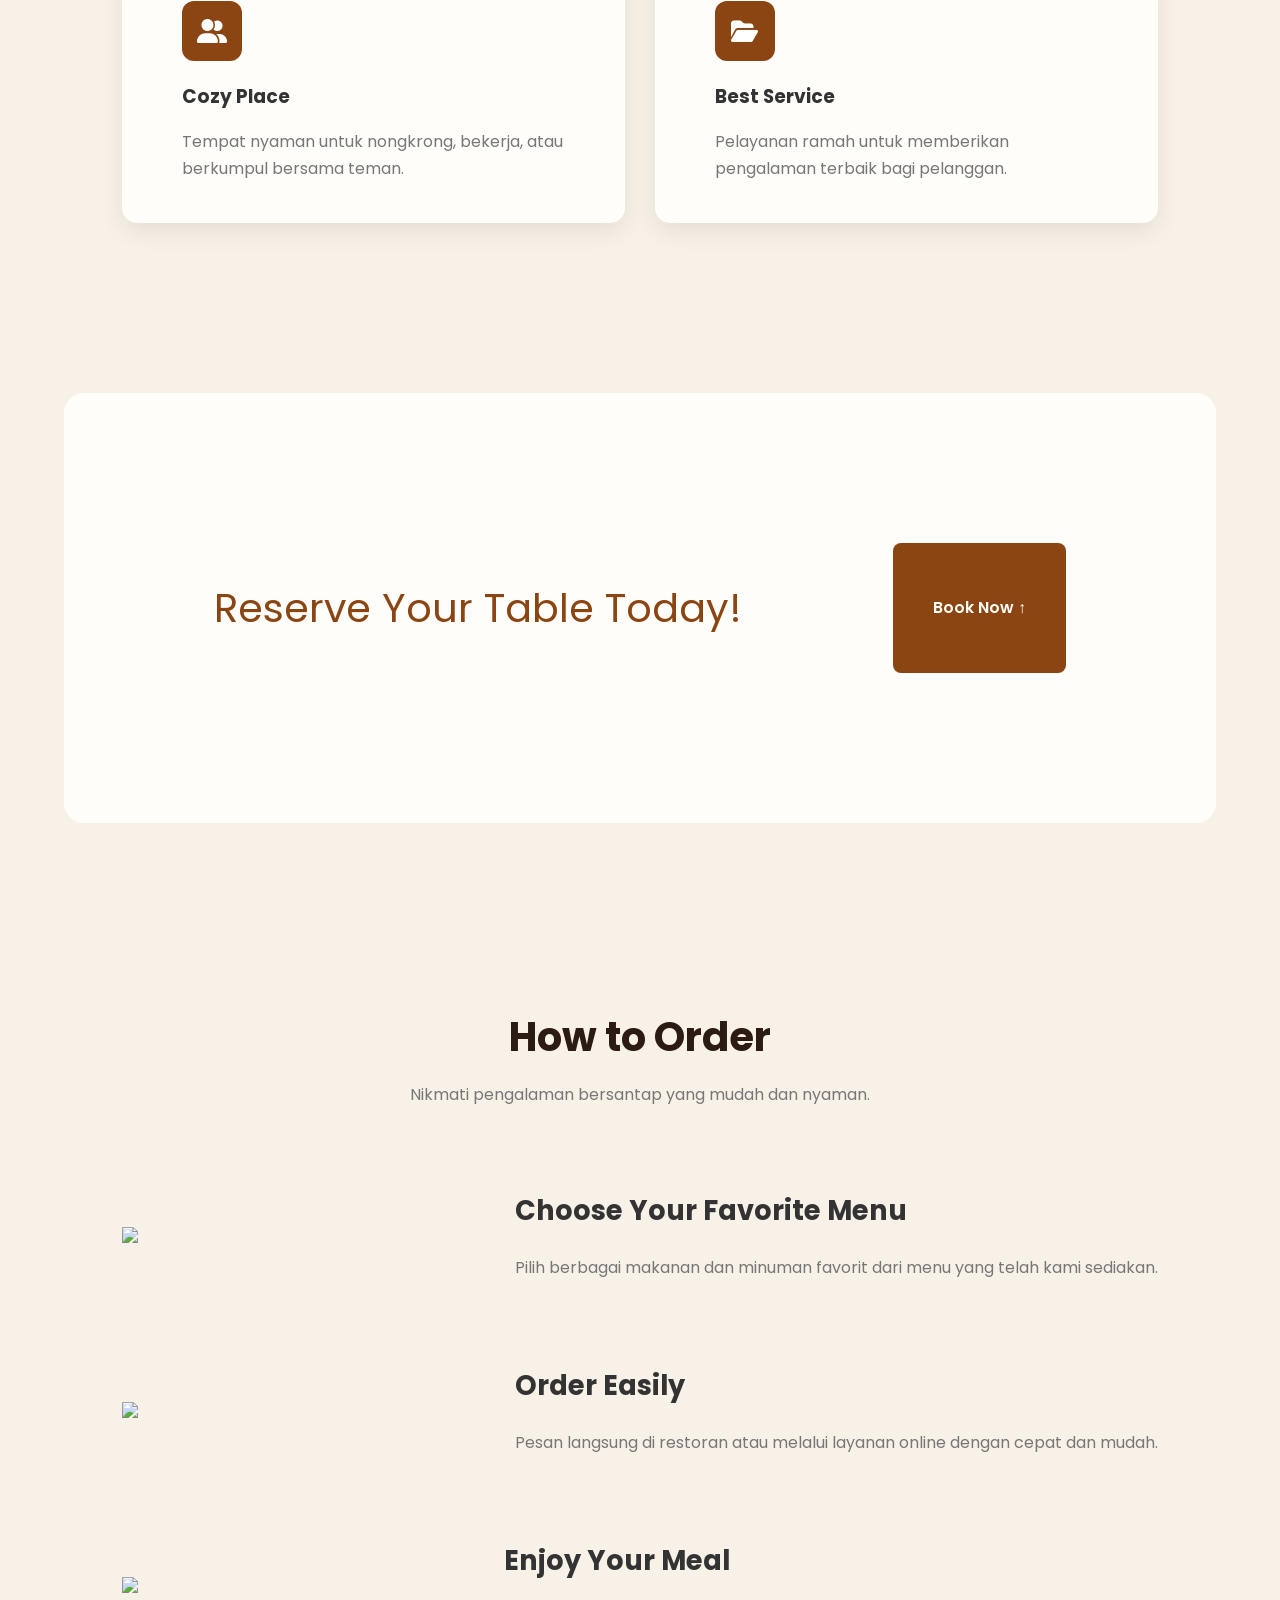
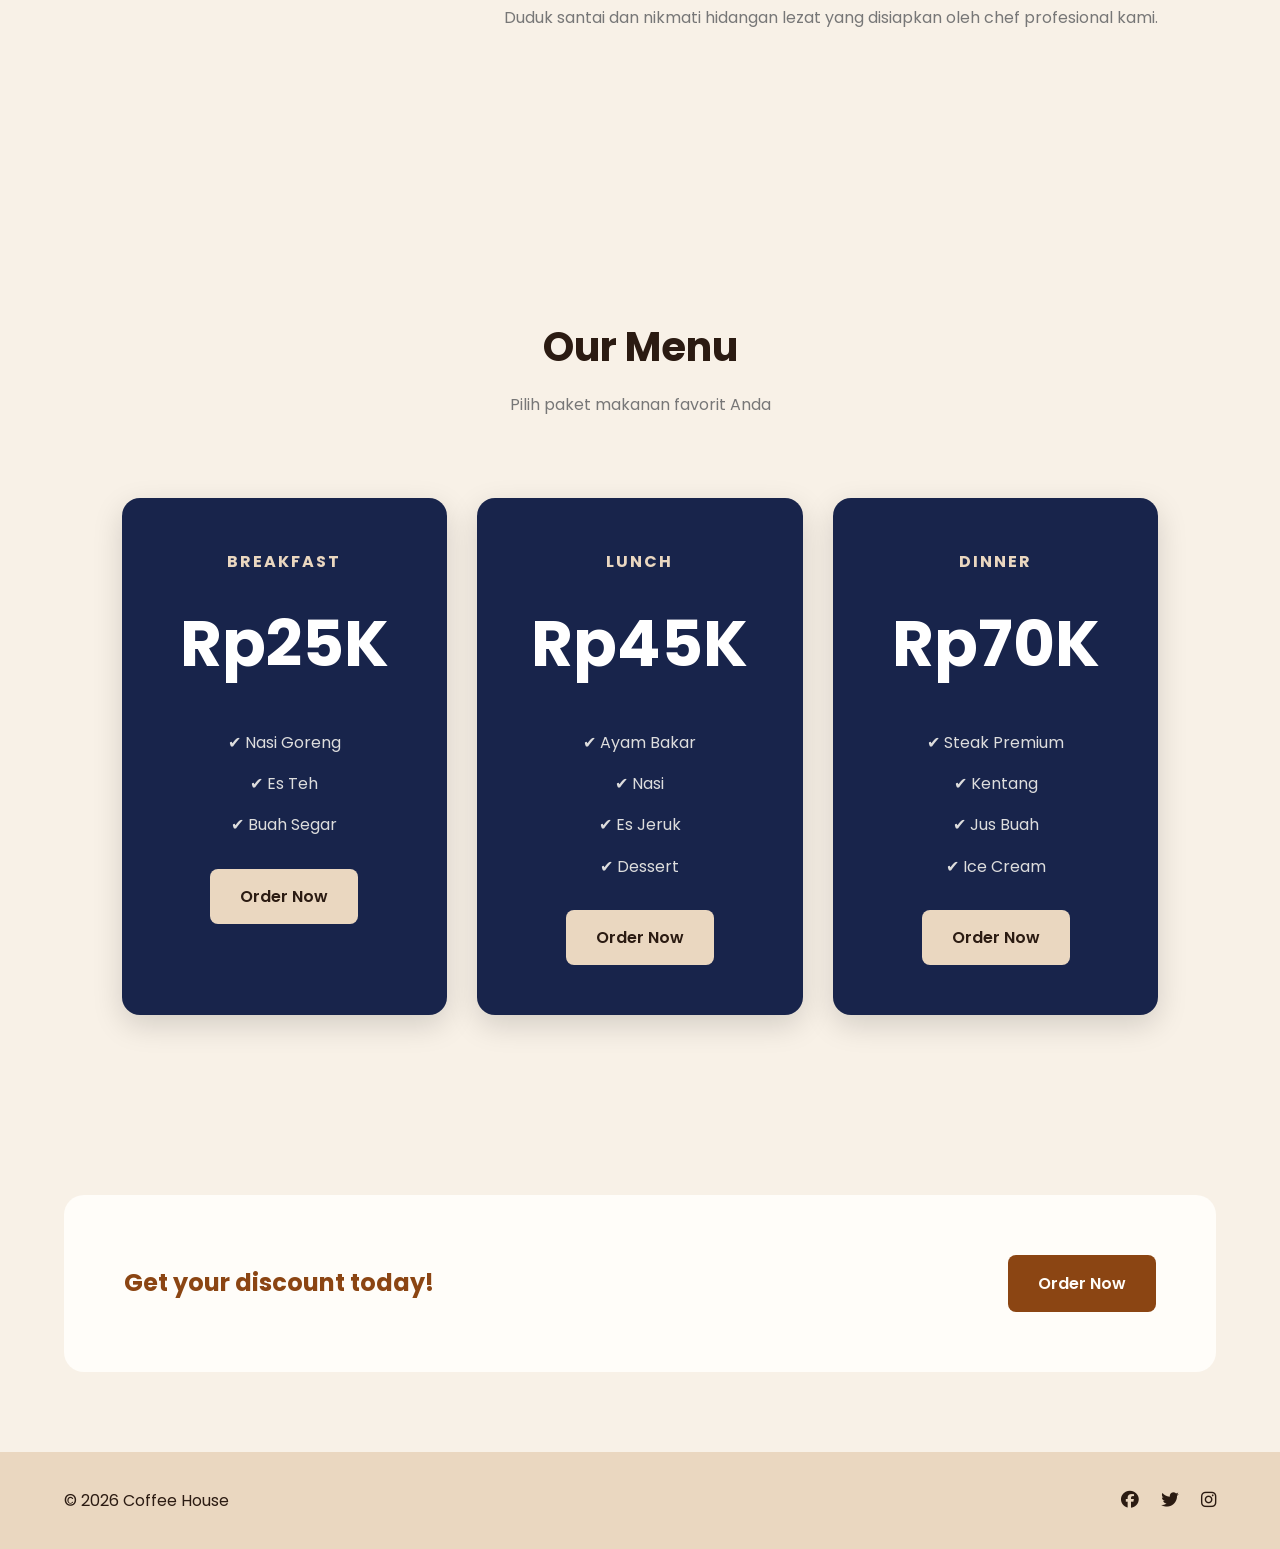
==== commit dd12e42c: "feat:menambah fitur floating button registrasi distuktur HTML" ====
--- a/index.html
+++ b/index.html
@@ -21,8 +21,8 @@
   </head>
 
   <body>
-    <a href="#" class="floating-btn1">↑</a>
-    <a href="registrasi.html" class="floating-btn2">🌐</a>
+    <a href="#" class="floating-btn">↑</a>
+    <a href="registrasi.html" class="floating-btn1">🌐</a>
     <!-- ================= NAVBAR ================= -->
 
     <header>
--- a/landing_page.css
+++ b/landing_page.css
@@ -666,7 +666,6 @@
 
     background:#f8f8f8;
     color:white;
-
     border-radius:50%;
 
     display:flex;
